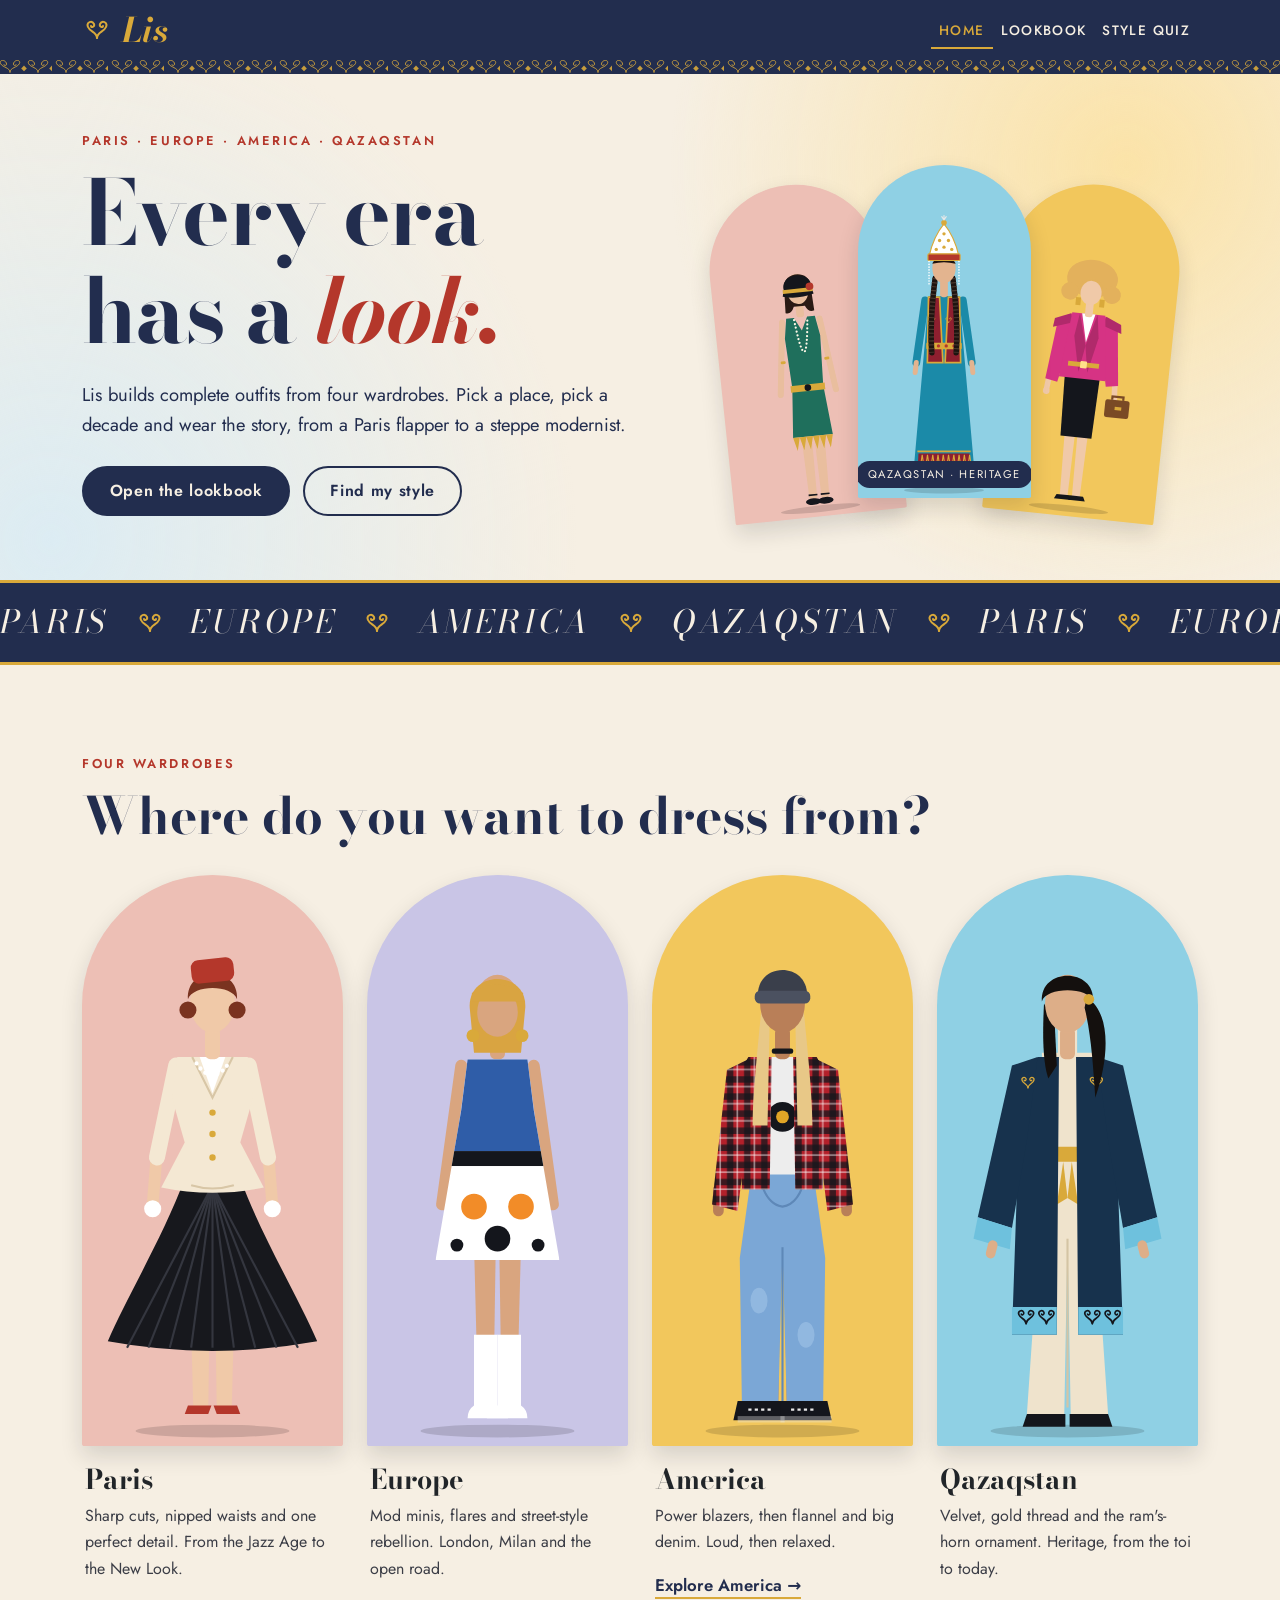
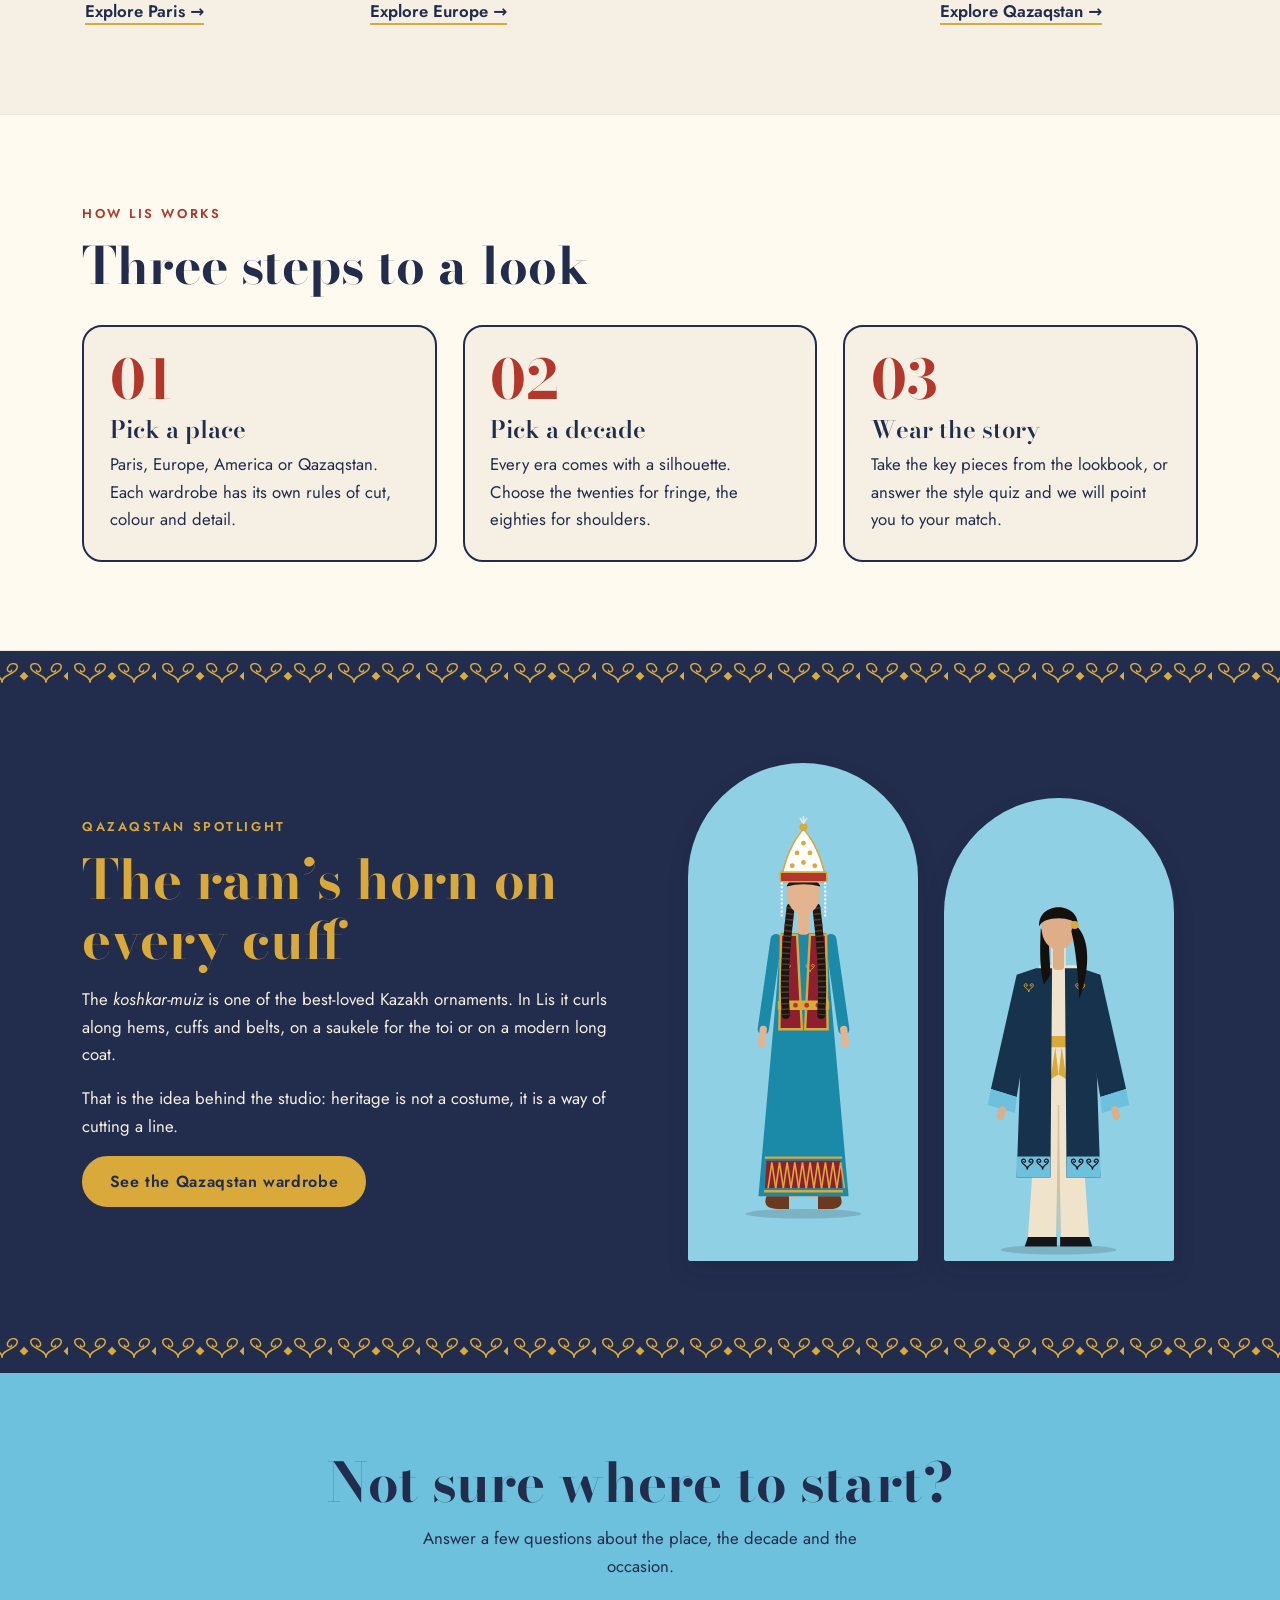
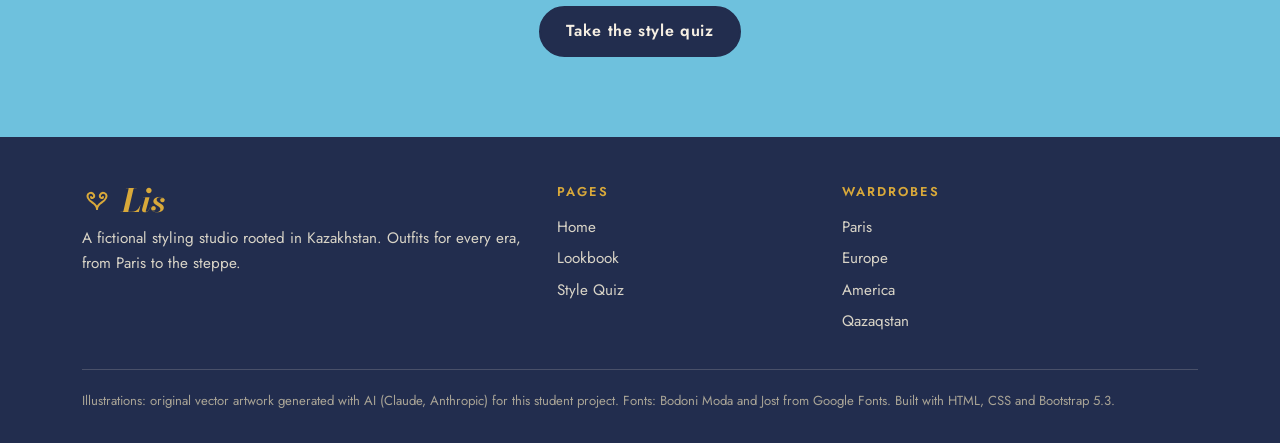
==== index.html @ 0d664120 "finished" ====
<!DOCTYPE html>
<html lang="en">
<head>
  <meta charset="UTF-8">
  <meta name="viewport" content="width=device-width, initial-scale=1">
  <title>Lis | Every era has a look</title>
  <meta name="description" content="Lis builds complete outfits from four wardrobes: Paris, Europe, America and Qazaqstan. Pick a place, pick a decade, wear the story.">
  <link rel="icon" href="img/mark-gold.svg" type="image/svg+xml">
  <link rel="preconnect" href="https://fonts.googleapis.com">
  <link rel="preconnect" href="https://fonts.gstatic.com" crossorigin>
  <link href="https://fonts.googleapis.com/css2?family=Bodoni+Moda:ital,opsz,wght@0,6..96,500..800;1,6..96,500..800&family=Jost:wght@400;500;600&display=swap" rel="stylesheet">
  <link href="https://cdn.jsdelivr.net/npm/bootstrap@5.3.3/dist/css/bootstrap.min.css" rel="stylesheet">
  <link href="css/style.css" rel="stylesheet">
</head>
<body>
  <a class="skip-link" href="#main">Skip to content</a>
  <header class="site-header">
    <nav class="navbar navbar-expand-md" aria-label="Main navigation">
      <div class="container">
        <a class="navbar-brand brand" href="index.html" aria-label="Lis, home">
          <img src="img/mark-gold.svg" alt="" width="30" height="20">
          <span>Lis</span>
        </a>
        <button class="navbar-toggler" type="button" data-bs-toggle="collapse" data-bs-target="#siteMenu" aria-controls="siteMenu" aria-expanded="false" aria-label="Toggle navigation">
          <span class="navbar-toggler-icon"></span>
        </button>
        <div class="collapse navbar-collapse" id="siteMenu">
          <ul class="navbar-nav ms-auto">
          <li class="nav-item"><a class="nav-link active" href="index.html" aria-current="page">Home</a></li>
          <li class="nav-item"><a class="nav-link" href="lookbook.html">Lookbook</a></li>
          <li class="nav-item"><a class="nav-link" href="quiz.html">Style Quiz</a></li>
          </ul>
        </div>
      </div>
    </nav>
  </header>

  <main id="main">
    <section class="hero">
      <div class="container">
        <div class="hero__grid">
          <div class="hero__text">
            <p class="eyebrow">Paris &middot; Europe &middot; America &middot; Qazaqstan</p>
            <h1 class="hero__title">Every era has a <em>look.</em></h1>
            <p class="hero__lead">Lis builds complete outfits from four wardrobes. Pick a place, pick a decade and wear the story, from a Paris flapper to a steppe modernist.</p>
            <div class="hero__actions">
              <a class="btn btn-lis" href="lookbook.html">Open the lookbook</a>
              <a class="btn btn-lis-outline" href="quiz.html">Find my style</a>
            </div>
          </div>
          <div class="hero__stack">
            <figure class="arch arch--paris hero__card hero__card--left">
          <img src="img/paris-1920s.svg" alt="Illustration of a 1920s Paris look: green beaded drop-waist dress, cloche hat and long pearls" width="220" height="510">
        </figure>
            <figure class="arch arch--kazakh hero__card hero__card--mid">
          <img src="img/kazakh-traditional.svg" alt="Illustration of a traditional Kazakh look: tall white saukele headdress, turquoise dress and wine velvet vest" width="220" height="510">
          <figcaption class="sticker">Qazaqstan &middot; Heritage</figcaption>
        </figure>
            <figure class="arch arch--america hero__card hero__card--right">
          <img src="img/america-1980s.svg" alt="Illustration of a 1980s American look: hot pink blazer with big shoulders, black pencil skirt and briefcase" width="220" height="510">
        </figure>
          </div>
        </div>
      </div>
    </section>

    <div class="ticker" aria-hidden="true">
      <div class="ticker__track">
        <span>Paris</span><img src="img/mark-gold.svg" alt=""><span>Europe</span><img src="img/mark-gold.svg" alt=""><span>America</span><img src="img/mark-gold.svg" alt=""><span>Qazaqstan</span><img src="img/mark-gold.svg" alt="">
        <span>Paris</span><img src="img/mark-gold.svg" alt=""><span>Europe</span><img src="img/mark-gold.svg" alt=""><span>America</span><img src="img/mark-gold.svg" alt=""><span>Qazaqstan</span><img src="img/mark-gold.svg" alt="">
        <span>Paris</span><img src="img/mark-gold.svg" alt=""><span>Europe</span><img src="img/mark-gold.svg" alt=""><span>America</span><img src="img/mark-gold.svg" alt=""><span>Qazaqstan</span><img src="img/mark-gold.svg" alt="">
        <span>Paris</span><img src="img/mark-gold.svg" alt=""><span>Europe</span><img src="img/mark-gold.svg" alt=""><span>America</span><img src="img/mark-gold.svg" alt=""><span>Qazaqstan</span><img src="img/mark-gold.svg" alt="">
      </div>
    </div>

    <section class="section" aria-labelledby="wardrobes-title">
      <div class="container">
        <header class="section__head">
          <p class="eyebrow">Four wardrobes</p>
          <h2 id="wardrobes-title" class="section__title">Where do you want to dress from?</h2>
        </header>
        <div class="row row-cols-2 row-cols-lg-4 g-3 g-md-4">
          <div class="col">
            <article class="card wardrobe wardrobe--paris">
              <figure class="arch arch--paris">
          <img src="img/paris-1950s.svg" alt="Illustration of a 1950s Paris look: cream bar jacket, full black pleated skirt and red pillbox hat" width="220" height="510">
        </figure>
              <div class="card-body">
                <h3 class="wardrobe__title">Paris</h3>
                <p class="wardrobe__text">Sharp cuts, nipped waists and one perfect detail. From the Jazz Age to the New Look.</p>
                <a class="wardrobe__link" href="lookbook.html#paris">Explore Paris<span aria-hidden="true"> &rarr;</span></a>
              </div>
            </article>
          </div>
          <div class="col">
            <article class="card wardrobe wardrobe--europe">
              <figure class="arch arch--europe">
          <img src="img/europe-1960s.svg" alt="Illustration of a 1960s European look: colour-block mini dress with orange dots and white boots" width="220" height="510">
        </figure>
              <div class="card-body">
                <h3 class="wardrobe__title">Europe</h3>
                <p class="wardrobe__text">Mod minis, flares and street-style rebellion. London, Milan and the open road.</p>
                <a class="wardrobe__link" href="lookbook.html#europe">Explore Europe<span aria-hidden="true"> &rarr;</span></a>
              </div>
            </article>
          </div>
          <div class="col">
            <article class="card wardrobe wardrobe--america">
              <figure class="arch arch--america">
          <img src="img/america-1990s.svg" alt="Illustration of a 1990s American look: plaid flannel shirt, baggy jeans, beanie and combat boots" width="220" height="510">
        </figure>
              <div class="card-body">
                <h3 class="wardrobe__title">America</h3>
                <p class="wardrobe__text">Power blazers, then flannel and big denim. Loud, then relaxed.</p>
                <a class="wardrobe__link" href="lookbook.html#america">Explore America<span aria-hidden="true"> &rarr;</span></a>
              </div>
            </article>
          </div>
          <div class="col">
            <article class="card wardrobe wardrobe--kazakh">
              <figure class="arch arch--kazakh">
          <img src="img/kazakh-modern.svg" alt="Illustration of a modern Kazakh look: navy chapan-style coat with sky-blue ornament over cream trousers" width="220" height="510">
        </figure>
              <div class="card-body">
                <h3 class="wardrobe__title">Qazaqstan</h3>
                <p class="wardrobe__text">Velvet, gold thread and the ram's-horn ornament. Heritage, from the toi to today.</p>
                <a class="wardrobe__link" href="lookbook.html#kazakh">Explore Qazaqstan<span aria-hidden="true"> &rarr;</span></a>
              </div>
            </article>
          </div>
        </div>
      </div>
    </section>

    <section class="section section--tint" aria-labelledby="how-title">
      <div class="container">
        <header class="section__head">
          <p class="eyebrow">How Lis works</p>
          <h2 id="how-title" class="section__title">Three steps to a look</h2>
        </header>
        <ol class="steps">
          <li class="steps__item">
            <h3>Pick a place</h3>
            <p>Paris, Europe, America or Qazaqstan. Each wardrobe has its own rules of cut, colour and detail.</p>
          </li>
          <li class="steps__item">
            <h3>Pick a decade</h3>
            <p>Every era comes with a silhouette. Choose the twenties for fringe, the eighties for shoulders.</p>
          </li>
          <li class="steps__item">
            <h3>Wear the story</h3>
            <p>Take the key pieces from the lookbook, or answer the style quiz and we will point you to your match.</p>
          </li>
        </ol>
      </div>
    </section>

    <section class="spotlight" aria-labelledby="spot-title">
      <div class="container">
        <div class="row align-items-center gy-5 gx-lg-5">
          <div class="col-12 col-lg-6">
            <p class="eyebrow eyebrow--gold">Qazaqstan spotlight</p>
            <h2 id="spot-title" class="spotlight__title">The ram&rsquo;s horn on every cuff</h2>
            <p>The <em>koshkar-muiz</em> is one of the best-loved Kazakh ornaments. In Lis it curls along hems, cuffs and belts, on a saukele for the toi or on a modern long coat.</p>
            <p>That is the idea behind the studio: heritage is not a costume, it is a way of cutting a line.</p>
            <a class="btn btn-lis btn-lis--gold" href="lookbook.html#kazakh">See the Qazaqstan wardrobe</a>
          </div>
          <div class="col-12 col-lg-6">
            <div class="spotlight__figs">
              <figure class="arch arch--kazakh">
          <img src="img/kazakh-traditional.svg" alt="Illustration of a traditional Kazakh look: tall white saukele headdress, turquoise dress and wine velvet vest" width="220" height="510">
        </figure>
              <figure class="arch arch--kazakh">
          <img src="img/kazakh-modern.svg" alt="Illustration of a modern Kazakh look: navy chapan-style coat with sky-blue ornament over cream trousers" width="220" height="510">
        </figure>
            </div>
          </div>
        </div>
      </div>
    </section>

    <section class="cta" aria-labelledby="cta-title">
      <div class="container">
        <h2 id="cta-title" class="cta__title">Not sure where to start?</h2>
        <p class="cta__text">Answer a few questions about the place, the decade and the occasion.</p>
        <a class="btn btn-lis" href="quiz.html">Take the style quiz</a>
      </div>
    </section>
  </main>

  <footer class="site-footer">
    <div class="container">
      <div class="row g-4">
        <div class="col-12 col-md-5">
          <p class="footer-brand"><img src="img/mark-gold.svg" alt="" width="30" height="20"> Lis</p>
          <p class="footer-text">A fictional styling studio rooted in Kazakhstan. Outfits for every era, from Paris to the steppe.</p>
        </div>
        <div class="col-6 col-md-3">
          <h2 class="footer-title">Pages</h2>
          <ul class="footer-links"><li><a href="index.html">Home</a></li><li><a href="lookbook.html">Lookbook</a></li><li><a href="quiz.html">Style Quiz</a></li></ul>
        </div>
        <div class="col-6 col-md-4">
          <h2 class="footer-title">Wardrobes</h2>
          <ul class="footer-links">
            <li><a href="lookbook.html#paris">Paris</a></li>
            <li><a href="lookbook.html#europe">Europe</a></li>
            <li><a href="lookbook.html#america">America</a></li>
            <li><a href="lookbook.html#kazakh">Qazaqstan</a></li>
          </ul>
        </div>
      </div>
      <p class="footer-credits">Illustrations: original vector artwork generated with AI (Claude, Anthropic) for this student project. Fonts: Bodoni Moda and Jost from Google Fonts. Built with HTML, CSS and Bootstrap 5.3.</p>
    </div>
  </footer>
  <script src="https://cdn.jsdelivr.net/npm/bootstrap@5.3.3/dist/js/bootstrap.bundle.min.js"></script>
</body>
</html>
---- css/style.css ----
:root {
  --ink: #222d4e;
  --paper: #f6efe3;
  --cream: #fffaf0;
  --gold: #d9a93a;
  --gold-deep: #b98a1e;
  --sky: #6ec1dd;
  --red: #b4372b;
  --paris: #edbfb5;
  --paris-tint: #f9e4de;
  --europe: #c9c5e6;
  --europe-tint: #e8e6f6;
  --america: #f2c75c;
  --america-tint: #fbeab8;
  --kazakh: #8fd0e4;
  --kazakh-tint: #d9eff7;
  --font-display: "Bodoni Moda", Georgia, "Times New Roman", serif;
  --font-body: "Jost", system-ui, -apple-system, "Segoe UI", sans-serif;
  --radius: 1.25rem;
  --shadow: 0 0.6rem 1.4rem rgba(20, 22, 28, 0.14);
  --header-h: 4.4rem;
}

html {
  scroll-behavior: smooth;
  scroll-padding-top: var(--header-h);
}

body {
  margin: 0;
  background: var(--paper);
  color: var(--ink);
  font-family: var(--font-body);
  font-size: 1.05rem;
  line-height: 1.65;
  overflow-x: hidden;
}

img {
  max-width: 100%;
  height: auto;
}

h1, h2, h3, h4 {
  color: inherit;
  font-family: var(--font-display);
  line-height: 1.1;
  font-weight: 600;
}

.skip-link {
  position: absolute;
  left: -999px;
  top: 0;
  z-index: 100;
  background: var(--gold);
  color: var(--ink);
  padding: 0.6rem 1rem;
}

.skip-link:focus {
  left: 0;
}

.site-header {
  position: sticky;
  top: 0;
  z-index: 50;
  background: var(--ink);
}

.site-header::after {
  content: "";
  display: block;
  height: 14px;
  background: url("../img/ornament-gold.svg") repeat-x center / auto 14px;
  opacity: 0.9;
}

.navbar {
  padding-block: 0.5rem;
}

.brand {
  display: flex;
  align-items: center;
  gap: 0.6rem;
  color: var(--gold);
  font-family: var(--font-display);
  font-size: 2.1rem;
  font-weight: 700;
  font-style: italic;
  line-height: 1;
  text-decoration: none;
}

.brand:hover {
  color: #f0c85a;
}

.navbar-toggler {
  border: 1px solid rgba(246, 239, 227, 0.45);
  padding: 0.35rem 0.6rem;
}

.navbar-toggler:focus {
  box-shadow: 0 0 0 0.2rem rgba(217, 169, 58, 0.5);
}

.navbar-toggler-icon {
  filter: invert(1);
}

.navbar .nav-link {
  color: var(--paper);
  font-weight: 500;
  font-size: 0.85rem;
  letter-spacing: 0.1em;
  text-transform: uppercase;
  padding: 0.7rem 0;
}

.navbar .nav-link:hover,
.navbar .nav-link.active {
  color: var(--gold);
}

.btn-lis,
.btn-lis-outline {
  border-radius: 999px;
  padding: 0.7rem 1.6rem;
  font-weight: 600;
  letter-spacing: 0.04em;
  transition: transform 0.2s, background 0.2s, color 0.2s, border-color 0.2s;
}

.btn-lis {
  background: var(--ink);
  border: 2px solid var(--ink);
  color: var(--paper);
}

.btn-lis:hover,
.btn-lis:focus-visible {
  background: var(--red);
  border-color: var(--red);
  color: #fff;
  transform: translateY(-2px);
}

.btn-lis--gold {
  background: var(--gold);
  border-color: var(--gold);
  color: var(--ink);
}

.btn-lis--gold:hover,
.btn-lis--gold:focus-visible {
  background: var(--paper);
  border-color: var(--paper);
  color: var(--ink);
}

.btn-lis-outline {
  background: transparent;
  border: 2px solid var(--ink);
  color: var(--ink);
}

.btn-lis-outline:hover {
  background: var(--ink);
  border-color: var(--ink);
  color: var(--gold);
}

.btn-check:checked + .btn-lis-outline {
  background: var(--ink);
  border-color: var(--ink);
  color: var(--gold);
}

.btn-check:focus-visible + .btn-lis-outline {
  outline: 3px solid var(--gold);
  outline-offset: 2px;
}

.eyebrow {
  margin-bottom: 0.8rem;
  color: var(--red);
  font-size: 0.8rem;
  font-weight: 600;
  letter-spacing: 0.2em;
  text-transform: uppercase;
}

.eyebrow--gold {
  color: var(--gold);
}

.hero {
  padding-block: 2.5rem 3rem;
  overflow: hidden;
  background:
    radial-gradient(circle at 88% 18%, #fbe3a8 0, transparent 38%),
    radial-gradient(circle at 4% 92%, #dcecf3 0, transparent 40%),
    var(--paper);
}

.hero__grid {
  display: grid;
  gap: 2rem;
}

.hero__title {
  margin-bottom: 1.2rem;
  font-size: clamp(2.7rem, 11vw, 5.6rem);
  font-weight: 700;
  letter-spacing: -0.02em;
}

.hero__title em {
  color: var(--red);
  font-style: italic;
}

.hero__lead {
  max-width: 34rem;
  font-size: 1.15rem;
}

.hero__actions {
  display: flex;
  flex-wrap: wrap;
  gap: 0.8rem;
  margin-top: 1.6rem;
}

.hero__stack {
  display: flex;
  align-items: flex-end;
  justify-content: center;
  padding-block: 1.5rem 0.5rem;
}

.hero__card {
  --lift: 1.2rem;
  flex: 0 1 36%;
  margin-inline: -0.7rem;
  animation: drift 6s ease-in-out infinite;
}

.hero__card--left {
  rotate: -6deg;
  translate: 0 var(--lift);
  animation-delay: -2s;
}

.hero__card--mid {
  --lift: 0rem;
  flex-basis: 42%;
  z-index: 2;
  animation-delay: -4s;
}

.hero__card--right {
  rotate: 6deg;
  translate: 0 var(--lift);
}

@keyframes drift {
  0%, 100% { translate: 0 var(--lift); }
  50% { translate: 0 calc(var(--lift) - 0.7rem); }
}

.arch {
  --panel: var(--paris);
  position: relative;
  display: block;
  margin: 0;
  padding: 10% 5% 0;
  overflow: hidden;
  background: var(--panel);
  border-radius: 999px 999px var(--radius) var(--radius);
  box-shadow: var(--shadow);
}

.arch img {
  display: block;
  width: 100%;
  height: auto;
  transition: transform 0.35s ease;
}

.arch--paris { --panel: var(--paris); }
.arch--europe { --panel: var(--europe); }
.arch--america { --panel: var(--america); }
.arch--kazakh { --panel: var(--kazakh); }

.sticker {
  display: none;
  position: absolute;
  left: 50%;
  bottom: 0.6rem;
  translate: -50% 0;
  padding: 0.25rem 0.7rem;
  background: var(--ink);
  border-radius: 999px;
  color: var(--paper);
  font-size: 0.62rem;
  letter-spacing: 0.12em;
  text-transform: uppercase;
  white-space: nowrap;
}

.ticker {
  overflow: hidden;
  background: var(--ink);
  border-block: 3px solid var(--gold);
  color: var(--paper);
}

.ticker__track {
  display: flex;
  align-items: center;
  width: max-content;
  padding-block: 0.8rem;
  animation: ticker 45s linear infinite;
}

.ticker__track > * {
  flex: none;
  margin-right: 1.6rem;
}

.ticker span {
  font-family: var(--font-display);
  font-size: 1.6rem;
  font-style: italic;
  letter-spacing: 0.12em;
  text-transform: uppercase;
  white-space: nowrap;
}

.ticker img {
  width: 30px;
  height: 20px;
}

@keyframes ticker {
  to { translate: -50% 0; }
}

.section {
  padding-block: clamp(3rem, 7vw, 5.5rem);
}

.section--tint {
  background: var(--cream);
  border-block: 1px solid rgba(20, 22, 28, 0.08);
}

.section--flush {
  padding-top: 0;
}

.section__head {
  margin-bottom: 2rem;
}

.section__title {
  font-size: clamp(2rem, 6vw, 3.2rem);
  font-weight: 700;
}

.wardrobe {
  height: 100%;
  background: transparent;
  border: 0;
}

.wardrobe .card-body {
  padding: 1.2rem 0.2rem 0;
}

.wardrobe__title {
  font-size: 1.7rem;
  font-weight: 700;
}

.wardrobe__text {
  color: #3b3d46;
  font-size: 1rem;
}

.wardrobe__link {
  border-bottom: 2px solid var(--gold);
  color: var(--ink);
  font-weight: 600;
  text-decoration: none;
}

.wardrobe__link:hover {
  border-color: var(--red);
  color: var(--red);
}

.wardrobe:hover .arch img,
.look:hover .arch img {
  transform: translateY(-8px) scale(1.04);
}

.steps {
  display: grid;
  gap: 1.4rem;
  margin: 0;
  padding: 0;
  list-style: none;
  counter-reset: step;
}

.steps__item {
  counter-increment: step;
  padding: 1.6rem;
  background: var(--paper);
  border: 2px solid var(--ink);
  border-radius: var(--radius);
  transition: transform 0.25s, box-shadow 0.25s;
}

.steps__item::before {
  content: counter(step, decimal-leading-zero);
  display: block;
  margin-bottom: 0.6rem;
  color: var(--red);
  font-family: var(--font-display);
  font-size: 3.4rem;
  font-weight: 700;
  line-height: 1;
}

.steps__item:hover {
  transform: translate(-4px, -4px);
  box-shadow: 6px 6px 0 var(--ink);
}

.steps__item h3 {
  font-size: 1.5rem;
}

.steps__item p {
  margin: 0;
}

.spotlight {
  position: relative;
  padding-block: clamp(4rem, 9vw, 7rem);
  background: var(--ink);
  color: var(--paper);
}

.spotlight::before,
.spotlight::after {
  content: "";
  position: absolute;
  left: 0;
  right: 0;
  height: 22px;
  background: url("../img/ornament-gold.svg") repeat-x center / auto 22px;
}

.spotlight::before { top: 0.8rem; }
.spotlight::after { bottom: 0.8rem; }

.spotlight__title {
  margin-bottom: 1rem;
  color: var(--gold);
  font-size: clamp(2rem, 6vw, 3.4rem);
  font-weight: 700;
}

.spotlight__figs {
  display: flex;
  justify-content: center;
  gap: 1rem;
}

.spotlight__figs .arch {
  flex: 1 1 0;
  max-width: 230px;
}

.spotlight__figs .arch:nth-child(2) {
  margin-top: 2.2rem;
}

.cta {
  padding-block: clamp(3rem, 7vw, 5rem);
  background: var(--sky);
  text-align: center;
}

.cta__title {
  font-size: clamp(2rem, 6vw, 3.4rem);
  font-weight: 700;
}

.cta__text {
  max-width: 30rem;
  margin: 0.8rem auto 1.6rem;
}

.site-footer {
  padding-block: 3rem 2rem;
  background: var(--ink);
  color: #d9d4c7;
  font-size: 0.95rem;
}

.footer-brand {
  display: flex;
  align-items: center;
  gap: 0.6rem;
  margin-bottom: 0.6rem;
  color: var(--gold);
  font-family: var(--font-display);
  font-size: 2rem;
  font-style: italic;
  font-weight: 700;
  line-height: 1;
}

.footer-title {
  margin-bottom: 0.8rem;
  color: var(--gold);
  font-family: var(--font-body);
  font-size: 0.8rem;
  font-weight: 600;
  letter-spacing: 0.16em;
  text-transform: uppercase;
}

.footer-links {
  margin: 0;
  padding: 0;
  list-style: none;
}

.footer-links a {
  display: inline-block;
  padding: 0.2rem 0;
  color: #d9d4c7;
  text-decoration: none;
}

.footer-links a:hover {
  color: var(--gold);
}

.footer-credits {
  margin: 2rem 0 0;
  padding-top: 1.2rem;
  border-top: 1px solid rgba(246, 239, 227, 0.18);
  color: #a9a496;
  font-size: 0.82rem;
}

.page-head {
  padding-block: clamp(2.5rem, 7vw, 4.5rem) 2rem;
  background: linear-gradient(180deg, var(--cream), var(--paper));
}

.page-head__title {
  font-size: clamp(2.4rem, 9vw, 4.6rem);
  font-weight: 700;
  letter-spacing: -0.02em;
}

.page-head__lead {
  max-width: 36rem;
  font-size: 1.15rem;
}

.region-nav {
  padding-block: 0.8rem;
  background: rgba(246, 239, 227, 0.95);
  border-block: 1px solid rgba(20, 22, 28, 0.12);
}

.region-nav .nav {
  gap: 0.5rem;
}

.region-nav .nav-link {
  padding: 0.3rem 1.1rem;
  border: 2px solid var(--ink);
  border-radius: 999px;
  color: var(--ink);
  font-size: 0.95rem;
  font-weight: 600;
}

.region-nav .nav-link:hover {
  background: var(--ink);
  color: var(--gold);
}

.region {
  --tint: var(--paris-tint);
  padding-block: clamp(3rem, 7vw, 5rem);
  background: var(--tint);
  scroll-margin-top: calc(var(--header-h) + 3.5rem);
}

.region--paris { --tint: var(--paris-tint); }
.region--europe { --tint: var(--europe-tint); }
.region--america { --tint: var(--america-tint); }
.region--kazakh { --tint: var(--kazakh-tint); }

.region__num {
  margin: 0;
  color: transparent;
  font-family: var(--font-display);
  font-size: 4.5rem;
  font-weight: 700;
  line-height: 1;
  -webkit-text-stroke: 2px var(--ink);
}

.region__title {
  font-size: clamp(2.4rem, 7vw, 3.8rem);
  font-weight: 700;
}

.look {
  height: 100%;
}

.look .arch {
  max-width: 270px;
  margin-inline: auto;
}

.look__body {
  padding: 1.1rem 0.2rem 0;
}

.look__decade {
  display: inline-block;
  margin-bottom: 0.6rem;
  padding: 0.2rem 0.8rem;
  background: var(--ink);
  border-radius: 999px;
  color: var(--gold);
  font-size: 0.75rem;
  font-weight: 600;
  letter-spacing: 0.16em;
  text-transform: uppercase;
}

.look__title {
  font-size: 1.6rem;
  font-weight: 700;
}

.look__sub {
  margin-top: 1rem;
  color: #4a4c55;
  font-family: var(--font-body);
  font-size: 0.78rem;
  font-weight: 600;
  letter-spacing: 0.16em;
  text-transform: uppercase;
}

.pieces {
  margin: 0 0 1rem;
  padding: 0;
  list-style: none;
}

.pieces li {
  position: relative;
  padding-left: 1.5rem;
  font-size: 0.98rem;
}

.pieces li::before {
  content: "";
  position: absolute;
  left: 0;
  top: 0.55rem;
  width: 0.9rem;
  height: 0.6rem;
  background: url("../img/mark-ink.svg") no-repeat center / contain;
}

.palette {
  display: flex;
  gap: 0.5rem;
  margin: 0;
  padding: 0;
  list-style: none;
}

.swatch {
  width: 2rem;
  height: 2rem;
  background: var(--c);
  border: 2px solid var(--ink);
  border-radius: 50%;
}

.table-responsive {
  border: 2px solid var(--ink);
  border-radius: var(--radius);
  background: var(--cream);
}

.lis-table {
  --bs-table-bg: transparent;
  margin: 0;
}

.lis-table caption {
  padding: 0.7rem 1rem;
  color: #4a4c55;
  font-size: 0.88rem;
}

.lis-table thead th {
  padding: 0.85rem 1rem;
  background: var(--ink);
  border: 0;
  color: var(--gold);
  font-family: var(--font-body);
  font-size: 0.78rem;
  letter-spacing: 0.1em;
  text-transform: uppercase;
  white-space: nowrap;
}

.lis-table tbody th,
.lis-table tbody td {
  padding: 0.8rem 1rem;
  border-color: rgba(20, 22, 28, 0.14);
  vertical-align: middle;
}

.lis-table tbody th {
  font-family: var(--font-display);
  font-size: 1.05rem;
  font-weight: 600;
  white-space: nowrap;
}

.lis-table tbody tr:nth-child(even) {
  background: rgba(217, 169, 58, 0.16);
}

.lis-table tbody tr:hover {
  background: rgba(180, 55, 43, 0.12);
}

.lis-accordion {
  --bs-accordion-bg: var(--paper);
  --bs-accordion-color: var(--ink);
  --bs-accordion-border-color: var(--ink);
  --bs-accordion-border-width: 2px;
  --bs-accordion-border-radius: var(--radius);
  --bs-accordion-inner-border-radius: calc(var(--radius) - 2px);
  --bs-accordion-active-bg: var(--gold);
  --bs-accordion-active-color: var(--ink);
  --bs-accordion-btn-focus-box-shadow: 0 0 0 0.25rem rgba(217, 169, 58, 0.5);
}

.lis-accordion .accordion-button {
  font-family: var(--font-display);
  font-size: 1.3rem;
  font-weight: 600;
}

.quiz {
  padding: 1.4rem;
  background: var(--cream);
  border: 2px solid var(--ink);
  border-radius: var(--radius);
  box-shadow: 6px 6px 0 var(--ink);
}

.quiz__group {
  margin: 0 0 1.6rem;
  padding: 0;
  border: 0;
}

.quiz__group legend {
  float: none;
  width: auto;
  margin-bottom: 0.7rem;
  padding: 0;
  font-family: var(--font-display);
  font-size: 1.35rem;
  font-weight: 600;
}

.form-label {
  font-size: 0.9rem;
  font-weight: 600;
}

.form-control,
.form-select {
  padding: 0.6rem 0.9rem;
  background-color: #fff;
  border: 2px solid var(--ink);
  border-radius: 0.8rem;
}

.form-control:focus,
.form-select:focus {
  border-color: var(--gold-deep);
  box-shadow: 0 0 0 0.25rem rgba(217, 169, 58, 0.4);
}

.form-check-input {
  border: 2px solid var(--ink);
}

.form-check-input:checked {
  background-color: var(--ink);
  border-color: var(--ink);
}

.form-check-input:focus {
  border-color: var(--gold-deep);
  box-shadow: 0 0 0 0.25rem rgba(217, 169, 58, 0.4);
}

.form-range::-webkit-slider-thumb { background: var(--red); }
.form-range::-moz-range-thumb { background: var(--red); }

.range-labels {
  display: flex;
  justify-content: space-between;
  color: #4a4c55;
  font-size: 0.85rem;
}

.pill-group {
  display: flex;
  flex-wrap: wrap;
  gap: 0.6rem;
}

.thanks {
  display: none;
  margin-bottom: 1.4rem;
  padding: 1rem 1.2rem;
  background: var(--gold);
  border: 2px solid var(--ink);
  border-radius: var(--radius);
}

.thanks:target {
  display: block;
}

.side {
  margin-bottom: 1.6rem;
  padding: 1.4rem;
  background: var(--paper);
  border: 2px solid var(--ink);
  border-radius: var(--radius);
}

.side__title {
  font-size: 1.7rem;
  font-weight: 700;
}

.side--dark {
  background: var(--ink);
  color: var(--paper);
}

.side--dark .side__title {
  color: var(--gold);
}

.next {
  padding-left: 1.2rem;
}

.side__link {
  color: var(--gold);
  font-weight: 600;
}

@media (min-width: 768px) {
  .hero {
    padding-block: 3.5rem 4rem;
  }

  .navbar .nav-link {
    padding: 0.5rem 1rem;
  }

  .navbar .nav-link.active {
    box-shadow: inset 0 -2px 0 var(--gold);
  }

  .steps {
    grid-template-columns: repeat(3, 1fr);
    gap: 1.6rem;
  }

  .spotlight__figs {
    gap: 1.6rem;
  }

  .region-nav {
    position: sticky;
    top: var(--header-h);
    z-index: 40;
  }

  .quiz {
    padding: 2rem;
  }

  .sticker {
    display: block;
    font-size: 0.7rem;
    letter-spacing: 0.14em;
  }
}

@media (min-width: 992px) {
  .hero__grid {
    grid-template-columns: 1.05fr 0.95fr;
    align-items: center;
    gap: 3rem;
  }

  .region__intro {
    position: sticky;
    top: calc(var(--header-h) + 5rem);
  }
}

@media (min-width: 1200px) {
  .hero__card--mid {
    flex-basis: 40%;
  }

  .hero__card {
    flex-basis: 34%;
    margin-inline: -1rem;
  }

  .ticker span {
    font-size: 2rem;
  }
}

@media (prefers-reduced-motion: reduce) {
  *,
  *::before,
  *::after {
    animation: none !important;
    transition: none !important;
    scroll-behavior: auto !important;
  }
}
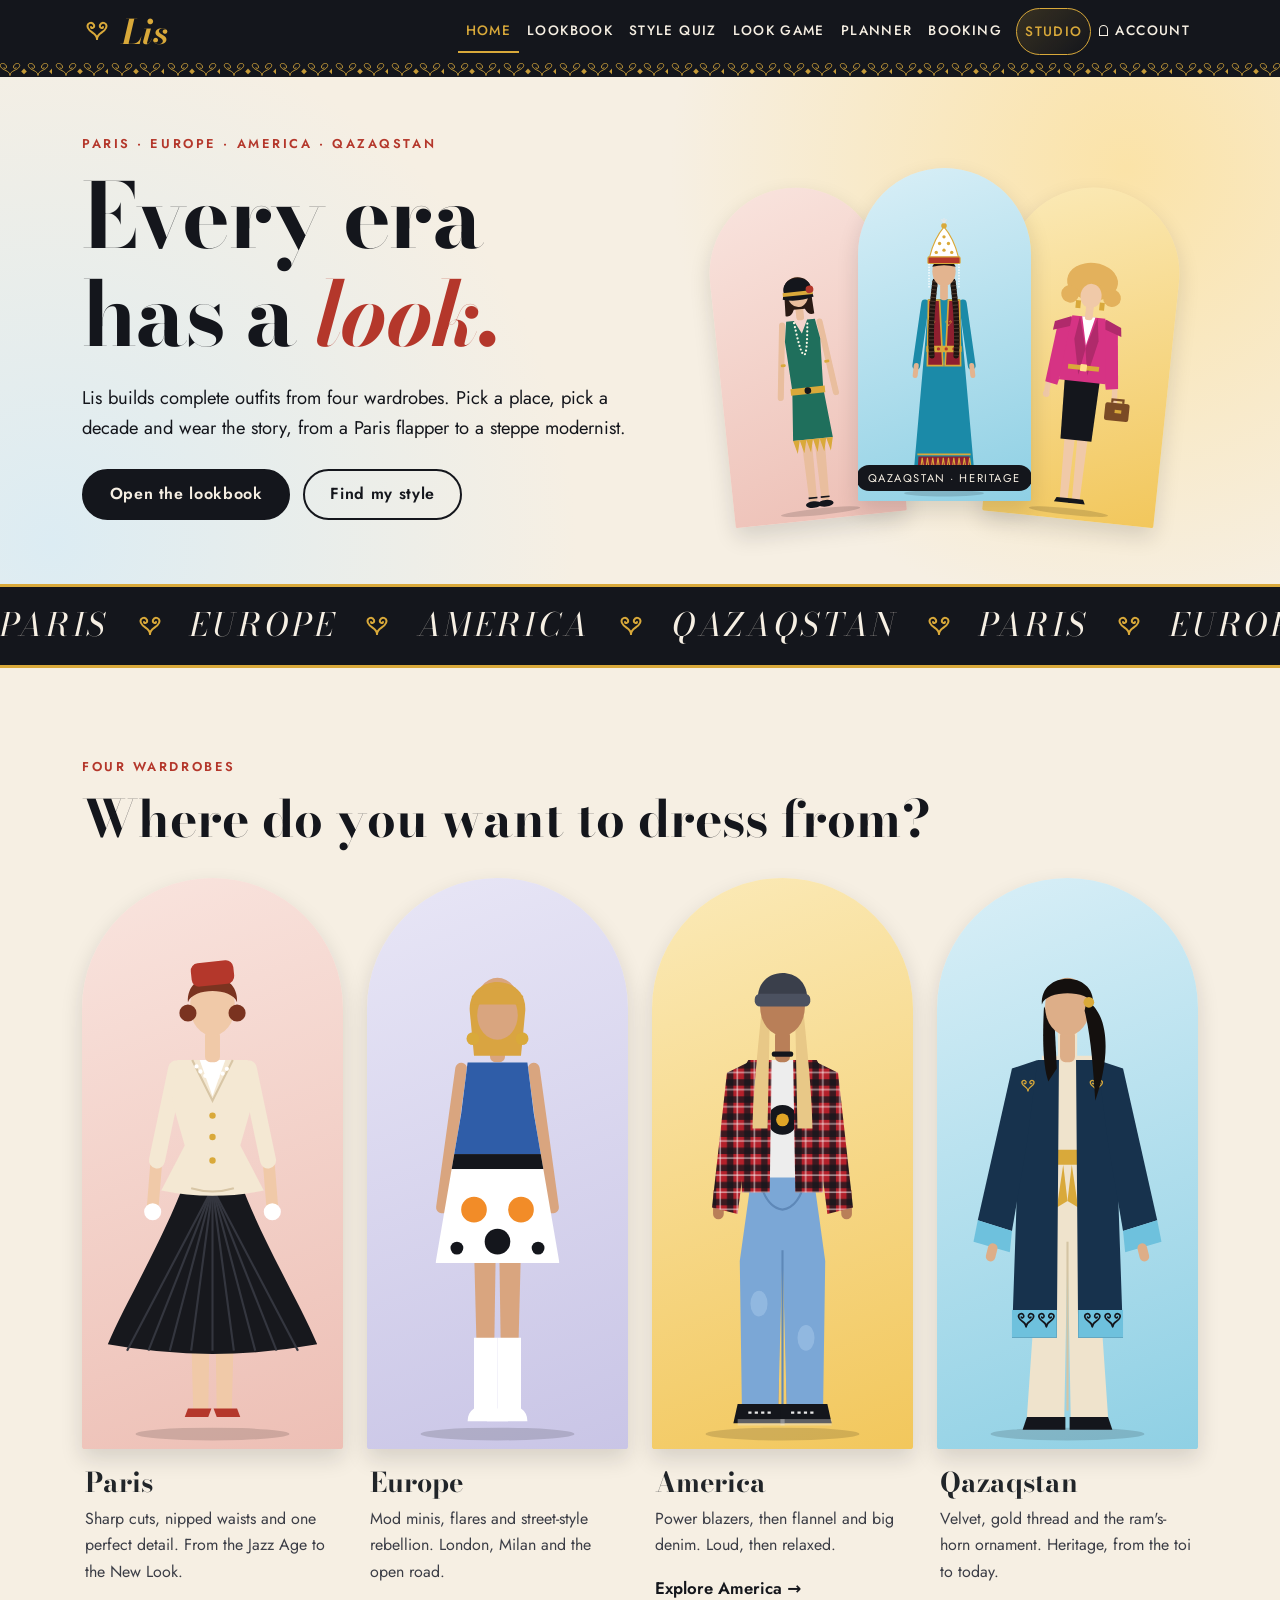
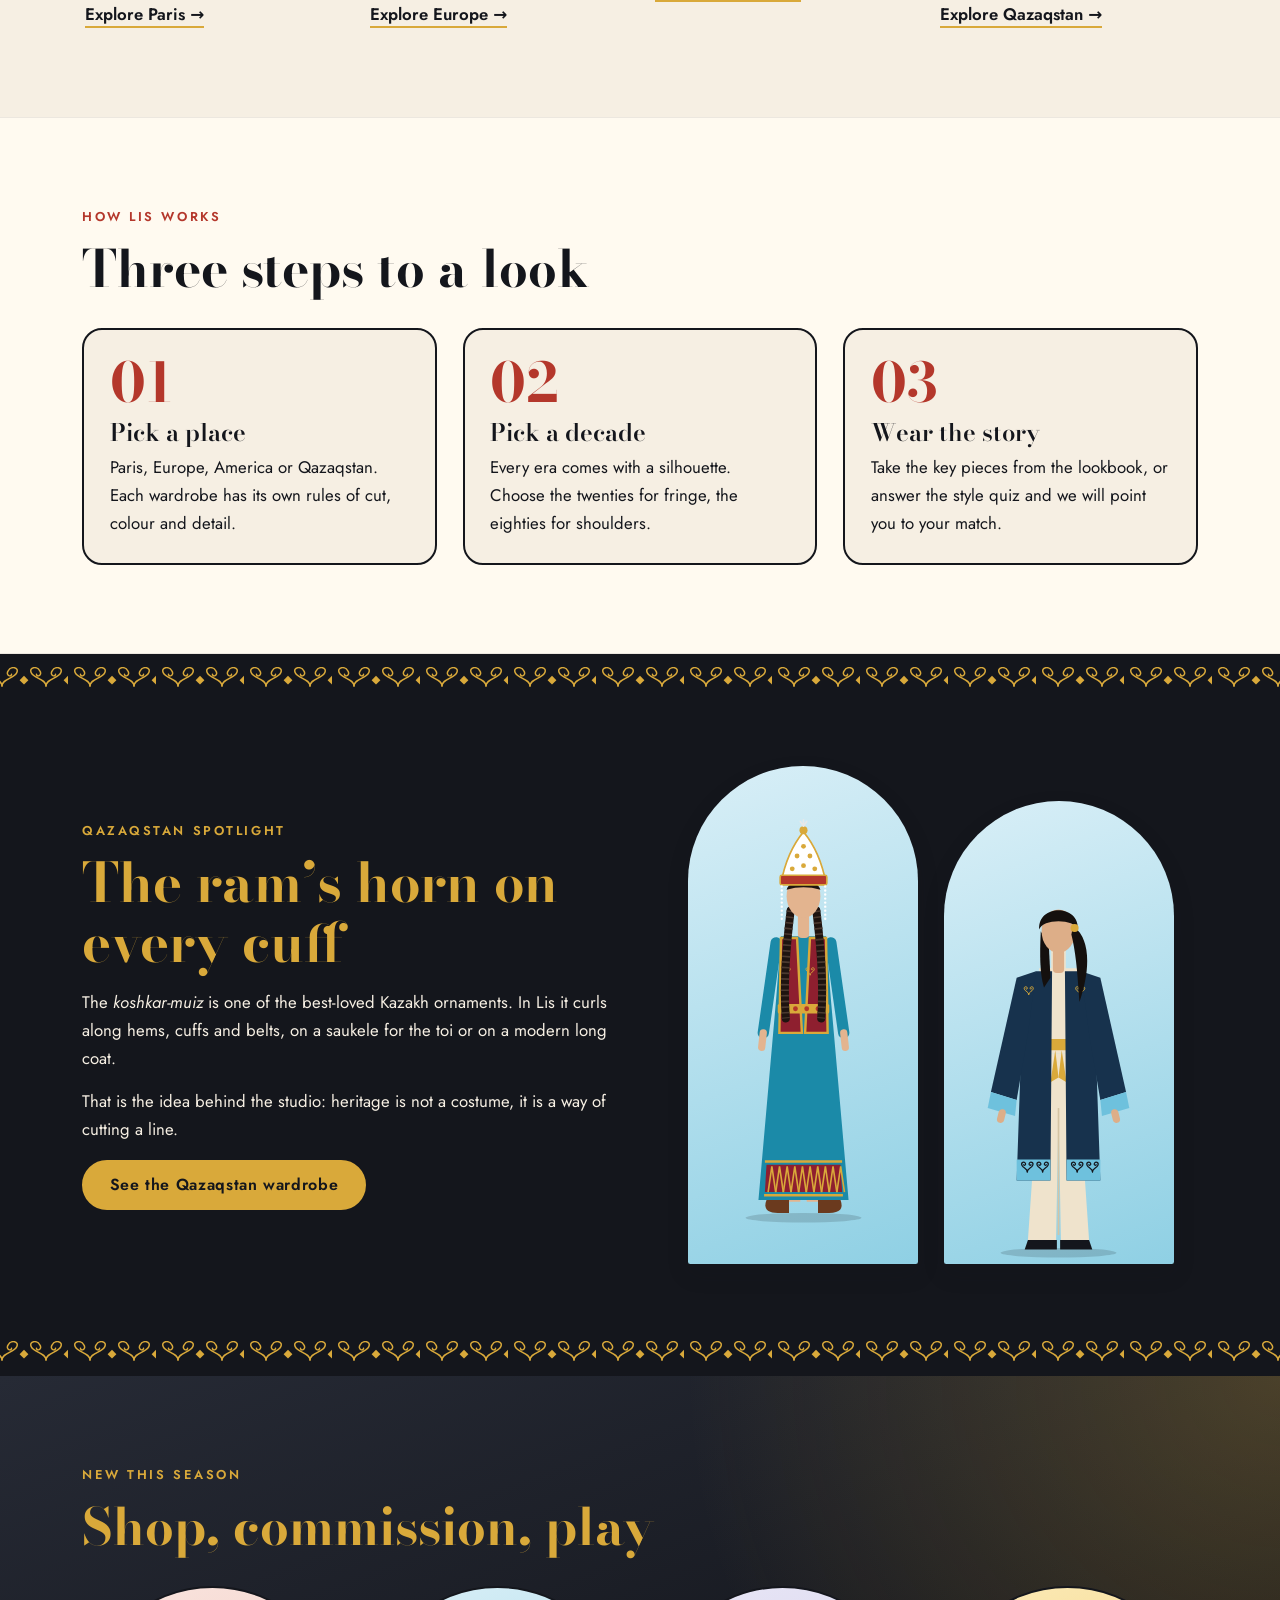
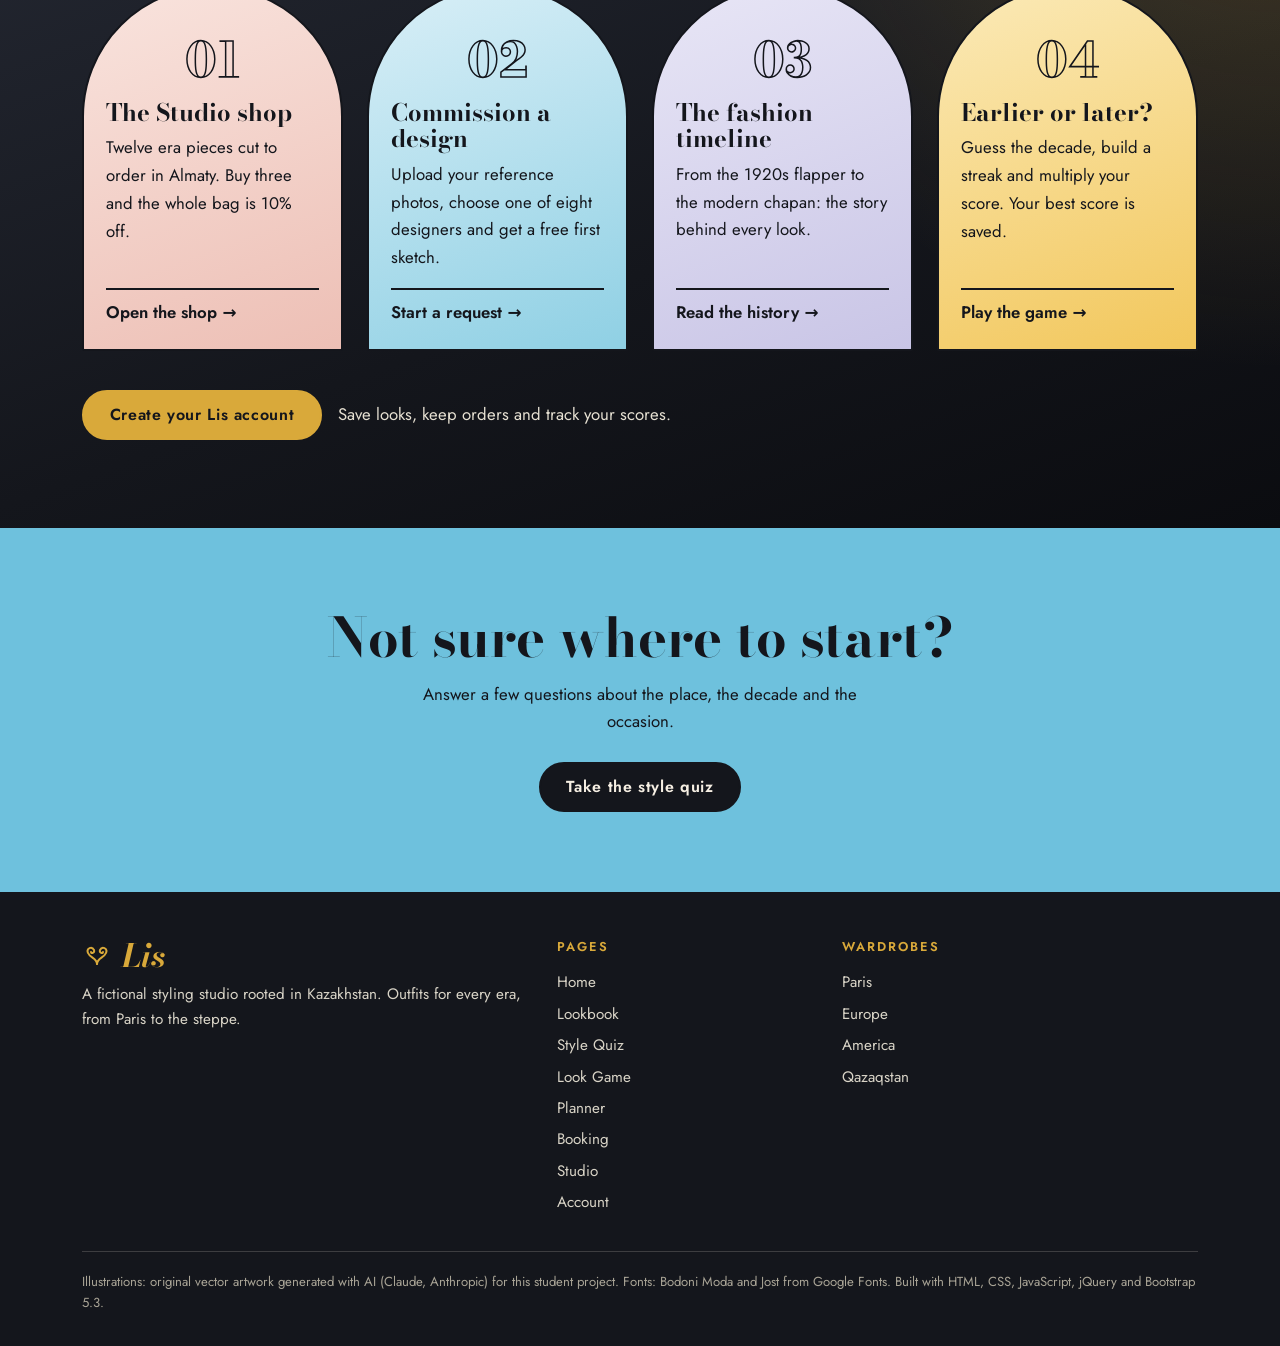
==== commit c4b795a5: "Add files via upload endterm" ====
--- a/index.html
+++ b/index.html
@@ -15,7 +15,7 @@
 <body>
   <a class="skip-link" href="#main">Skip to content</a>
   <header class="site-header">
-    <nav class="navbar navbar-expand-md" aria-label="Main navigation">
+    <nav class="navbar navbar-expand-xl" aria-label="Main navigation">
       <div class="container">
         <a class="navbar-brand brand" href="index.html" aria-label="Lis, home">
           <img src="img/mark-gold.svg" alt="" width="30" height="20">
@@ -29,6 +29,11 @@
           <li class="nav-item"><a class="nav-link active" href="index.html" aria-current="page">Home</a></li>
           <li class="nav-item"><a class="nav-link" href="lookbook.html">Lookbook</a></li>
           <li class="nav-item"><a class="nav-link" href="quiz.html">Style Quiz</a></li>
+          <li class="nav-item"><a class="nav-link" href="game.html">Look Game</a></li>
+          <li class="nav-item"><a class="nav-link" href="planner.html">Planner</a></li>
+          <li class="nav-item"><a class="nav-link" href="booking.html">Booking</a></li>
+          <li class="nav-item"><a class="nav-link nav-link--studio" href="studio.html">Studio</a></li>
+          <li class="nav-item"><a class="nav-link nav-link--account" href="account.html">Account</a></li>
           </ul>
         </div>
       </div>
@@ -179,6 +184,50 @@
       </div>
     </section>
 
+    <section class="section season" aria-labelledby="season-title">
+      <div class="container">
+        <header class="section__head">
+          <p class="eyebrow eyebrow--gold">New this season</p>
+          <h2 id="season-title" class="section__title">Shop, commission, play</h2>
+        </header>
+        <div class="row row-cols-1 row-cols-md-2 row-cols-xl-4 g-4">
+          <div class="col">
+            <a class="season-card season-card--paris" href="studio.html#shop">
+              <span class="season-card__num">01</span>
+              <h3 class="season-card__title">The Studio shop</h3>
+              <p>Twelve era pieces cut to order in Almaty. Buy three and the whole bag is 10% off.</p>
+              <span class="season-card__go">Open the shop<span aria-hidden="true"> &rarr;</span></span>
+            </a>
+          </div>
+          <div class="col">
+            <a class="season-card season-card--kazakh" href="studio.html#commission">
+              <span class="season-card__num">02</span>
+              <h3 class="season-card__title">Commission a design</h3>
+              <p>Upload your reference photos, choose one of eight designers and get a free first sketch.</p>
+              <span class="season-card__go">Start a request<span aria-hidden="true"> &rarr;</span></span>
+            </a>
+          </div>
+          <div class="col">
+            <a class="season-card season-card--europe" href="lookbook.html#timeline">
+              <span class="season-card__num">03</span>
+              <h3 class="season-card__title">The fashion timeline</h3>
+              <p>From the 1920s flapper to the modern chapan: the story behind every look.</p>
+              <span class="season-card__go">Read the history<span aria-hidden="true"> &rarr;</span></span>
+            </a>
+          </div>
+          <div class="col">
+            <a class="season-card season-card--america" href="game.html">
+              <span class="season-card__num">04</span>
+              <h3 class="season-card__title">Earlier or later?</h3>
+              <p>Guess the decade, build a streak and multiply your score. Your best score is saved.</p>
+              <span class="season-card__go">Play the game<span aria-hidden="true"> &rarr;</span></span>
+            </a>
+          </div>
+        </div>
+        <p class="season__account"><a class="btn btn-lis btn-lis--gold" href="account.html">Create your Lis account</a> <span>Save looks, keep orders and track your scores.</span></p>
+      </div>
+    </section>
+
     <section class="cta" aria-labelledby="cta-title">
       <div class="container">
         <h2 id="cta-title" class="cta__title">Not sure where to start?</h2>
@@ -197,7 +246,7 @@
         </div>
         <div class="col-6 col-md-3">
           <h2 class="footer-title">Pages</h2>
-          <ul class="footer-links"><li><a href="index.html">Home</a></li><li><a href="lookbook.html">Lookbook</a></li><li><a href="quiz.html">Style Quiz</a></li></ul>
+          <ul class="footer-links"><li><a href="index.html">Home</a></li><li><a href="lookbook.html">Lookbook</a></li><li><a href="quiz.html">Style Quiz</a></li><li><a href="game.html">Look Game</a></li><li><a href="planner.html">Planner</a></li><li><a href="booking.html">Booking</a></li><li><a href="studio.html">Studio</a></li><li><a href="account.html">Account</a></li></ul>
         </div>
         <div class="col-6 col-md-4">
           <h2 class="footer-title">Wardrobes</h2>
@@ -209,9 +258,11 @@
           </ul>
         </div>
       </div>
-      <p class="footer-credits">Illustrations: original vector artwork generated with AI (Claude, Anthropic) for this student project. Fonts: Bodoni Moda and Jost from Google Fonts. Built with HTML, CSS and Bootstrap 5.3.</p>
+      <p class="footer-credits">Illustrations: original vector artwork generated with AI (Claude, Anthropic) for this student project. Fonts: Bodoni Moda and Jost from Google Fonts. Built with HTML, CSS, JavaScript, jQuery and Bootstrap 5.3.</p>
     </div>
   </footer>
+  <script src="https://code.jquery.com/jquery-3.7.1.min.js"></script>
   <script src="https://cdn.jsdelivr.net/npm/bootstrap@5.3.3/dist/js/bootstrap.bundle.min.js"></script>
+  <script src="js/site.js"></script>
 </body>
-</html>+</html>
--- a/css/style.css
+++ b/css/style.css
@@ -1,5 +1,5 @@
 :root {
-  --ink: #222d4e;
+  --ink: #14161c;
   --paper: #f6efe3;
   --cream: #fffaf0;
   --gold: #d9a93a;
@@ -901,14 +901,6 @@
     padding-block: 3.5rem 4rem;
   }
 
-  .navbar .nav-link {
-    padding: 0.5rem 1rem;
-  }
-
-  .navbar .nav-link.active {
-    box-shadow: inset 0 -2px 0 var(--gold);
-  }
-
   .steps {
     grid-template-columns: repeat(3, 1fr);
     gap: 1.6rem;
@@ -972,3 +964,241 @@
     scroll-behavior: auto !important;
   }
 }
+
+/* ---- Endterm: shared navigation polish ---- */
+.navbar .nav-link:focus-visible,
+.footer-links a:focus-visible,
+.wardrobe__link:focus-visible,
+.brand:focus-visible {
+  outline: 3px solid var(--gold);
+  outline-offset: 3px;
+  border-radius: 0.4rem;
+}
+
+.navbar .nav-link--studio {
+  color: var(--gold);
+}
+
+.navbar .nav-link--account::before {
+  content: "";
+  display: inline-block;
+  width: 0.55rem;
+  height: 0.7rem;
+  margin-right: 0.45rem;
+  border: 1.5px solid currentColor;
+  border-radius: 999px 999px 0.15rem 0.15rem;
+  vertical-align: -0.05rem;
+}
+
+.navbar .nav-link--account.is-member::before {
+  background: var(--gold);
+  border-color: var(--gold);
+}
+
+@media (min-width: 1200px) {
+  .navbar .nav-link {
+    padding-inline: 0.85rem;
+  }
+
+  .navbar .nav-link--studio {
+    margin-left: 0.4rem;
+    padding-inline: 1.1rem;
+    border: 1.5px solid var(--gold);
+    border-radius: 999px;
+    background: linear-gradient(135deg, rgba(217, 169, 58, 0.18), rgba(217, 169, 58, 0));
+    transition: background 0.25s, color 0.25s;
+  }
+
+  .navbar .nav-link--studio:hover,
+  .navbar .nav-link--studio.active {
+    background: linear-gradient(135deg, #f0c85a, var(--gold-deep));
+    color: var(--ink);
+    box-shadow: none;
+  }
+}
+
+/* active page: gold bar on the left in the phone/tablet menu, underline on desktop */
+@media (max-width: 1199.98px) {
+  .navbar-collapse .navbar-nav {
+    padding-block: 0.5rem 0.8rem;
+  }
+
+  .navbar .nav-link.active {
+    padding-left: 0.8rem;
+    box-shadow: inset 3px 0 0 var(--gold);
+  }
+}
+
+@media (min-width: 1200px) {
+  .navbar .nav-link.active:not(.nav-link--studio) {
+    box-shadow: inset 0 -2px 0 var(--gold);
+  }
+}
+
+/* back-to-top button and floating notification (created by site.js) */
+.to-top {
+  position: fixed;
+  left: 1rem;
+  bottom: 1rem;
+  z-index: 44;
+  width: 2.8rem;
+  height: 2.8rem;
+  background: var(--ink);
+  border: 2px solid var(--gold);
+  border-radius: 999px 999px 0.6rem 0.6rem;
+  color: var(--gold);
+  font-size: 1.2rem;
+  line-height: 1;
+  box-shadow: var(--shadow);
+  transition: transform 0.2s;
+}
+
+.to-top:hover {
+  transform: translateY(-3px);
+}
+
+.to-top:focus-visible {
+  outline: 3px solid var(--gold);
+  outline-offset: 3px;
+}
+
+.notice {
+  display: none;
+  position: sticky;
+  top: calc(var(--header-h) + 14px);
+  z-index: 45;
+  background: linear-gradient(135deg, #f6d77e 0%, #d9a93a 45%, #a8781a 100%);
+  border-bottom: 2px solid var(--ink);
+  box-shadow: var(--shadow);
+}
+
+.notice--float {
+  position: fixed;
+  left: 0;
+  right: 0;
+  top: auto;
+  bottom: 0;
+  border-top: 2px solid var(--ink);
+  border-bottom: 0;
+}
+
+.notice__inner {
+  display: flex;
+  align-items: center;
+  justify-content: space-between;
+  gap: 1rem;
+  padding-block: 0.7rem;
+}
+
+.notice__text {
+  margin: 0;
+  font-weight: 600;
+}
+
+.notice__link {
+  color: var(--ink);
+  font-weight: 700;
+  text-decoration: underline;
+  text-underline-offset: 3px;
+}
+
+.notice__link:hover,
+.notice__link:focus-visible {
+  color: var(--red);
+}
+
+.notice__close {
+  flex: none;
+  width: 2.2rem;
+  height: 2.2rem;
+  background: var(--ink);
+  border: 0;
+  border-radius: 50%;
+  color: var(--gold);
+  font-size: 1.3rem;
+  line-height: 1;
+  transition: transform 0.2s;
+}
+
+.notice__close:hover { transform: rotate(90deg); }
+.notice__close:focus-visible { outline: 3px solid var(--ink); outline-offset: 2px; }
+
+/* ---- Endterm: home "New this season" ---- */
+.season {
+  background:
+    radial-gradient(circle at 100% 0%, rgba(217, 169, 58, 0.25) 0, transparent 40%),
+    linear-gradient(160deg, #262a35 0%, #14161c 60%, #0b0c10 100%);
+  color: var(--paper);
+}
+
+.season .section__title {
+  color: var(--gold);
+}
+
+.season-card {
+  --card-grad: linear-gradient(160deg, #f9e4de 0%, #edbfb5 100%);
+  display: flex;
+  flex-direction: column;
+  height: 100%;
+  padding: 3rem 1.4rem 1.4rem;
+  background: var(--card-grad);
+  border: 2px solid var(--ink);
+  border-radius: 999px 999px var(--radius) var(--radius);
+  color: var(--ink);
+  text-decoration: none;
+  transition: transform 0.25s ease, box-shadow 0.25s ease;
+}
+
+.season-card--europe { --card-grad: linear-gradient(160deg, #e8e6f6 0%, #c9c5e6 100%); }
+.season-card--america { --card-grad: linear-gradient(160deg, #fbeab8 0%, #f2c75c 100%); }
+.season-card--kazakh { --card-grad: linear-gradient(160deg, #d9eff7 0%, #8fd0e4 100%); }
+
+.season-card:hover,
+.season-card:focus-visible {
+  color: var(--ink);
+  transform: translateY(-6px);
+  box-shadow: 0 8px 0 var(--gold);
+}
+
+.season-card:focus-visible {
+  outline: 3px solid var(--gold);
+  outline-offset: 4px;
+}
+
+.season-card__num {
+  align-self: center;
+  margin-bottom: 1rem;
+  color: transparent;
+  font-family: var(--font-display);
+  font-size: 3rem;
+  font-weight: 700;
+  line-height: 1;
+  -webkit-text-stroke: 1.5px var(--ink);
+}
+
+.season-card__title {
+  font-size: 1.5rem;
+  font-weight: 700;
+}
+
+.season-card__go {
+  margin-top: auto;
+  padding-top: 0.6rem;
+  font-weight: 600;
+  border-top: 2px solid var(--ink);
+}
+
+.season__account {
+  display: flex;
+  flex-wrap: wrap;
+  align-items: center;
+  gap: 1rem;
+  margin: 2.4rem 0 0;
+  color: #e6e0d2;
+}
+
+/* soft gradient panels behind every arch illustration */
+.arch--paris { background: linear-gradient(160deg, #f9e4de 0%, #edbfb5 100%); }
+.arch--europe { background: linear-gradient(160deg, #e8e6f6 0%, #c9c5e6 100%); }
+.arch--america { background: linear-gradient(160deg, #fbeab8 0%, #f2c75c 100%); }
+.arch--kazakh { background: linear-gradient(160deg, #d9eff7 0%, #8fd0e4 100%); }
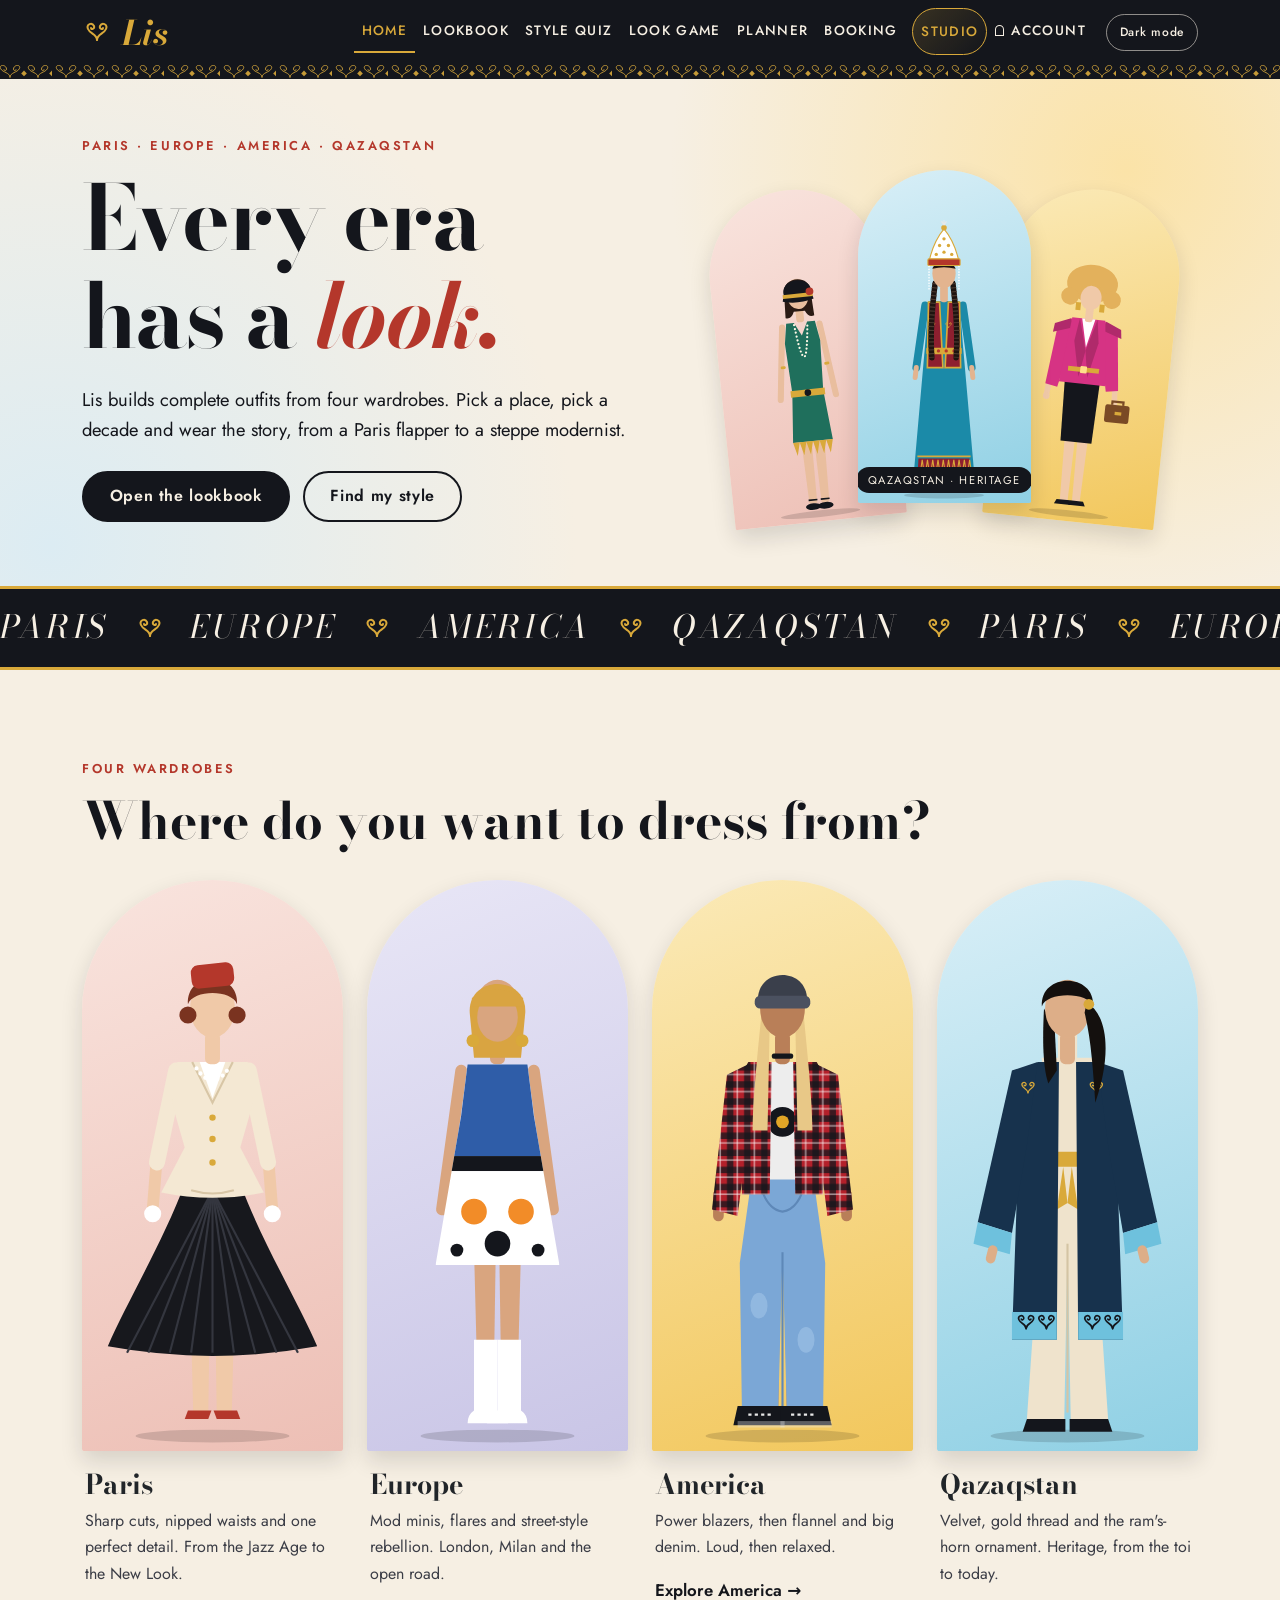
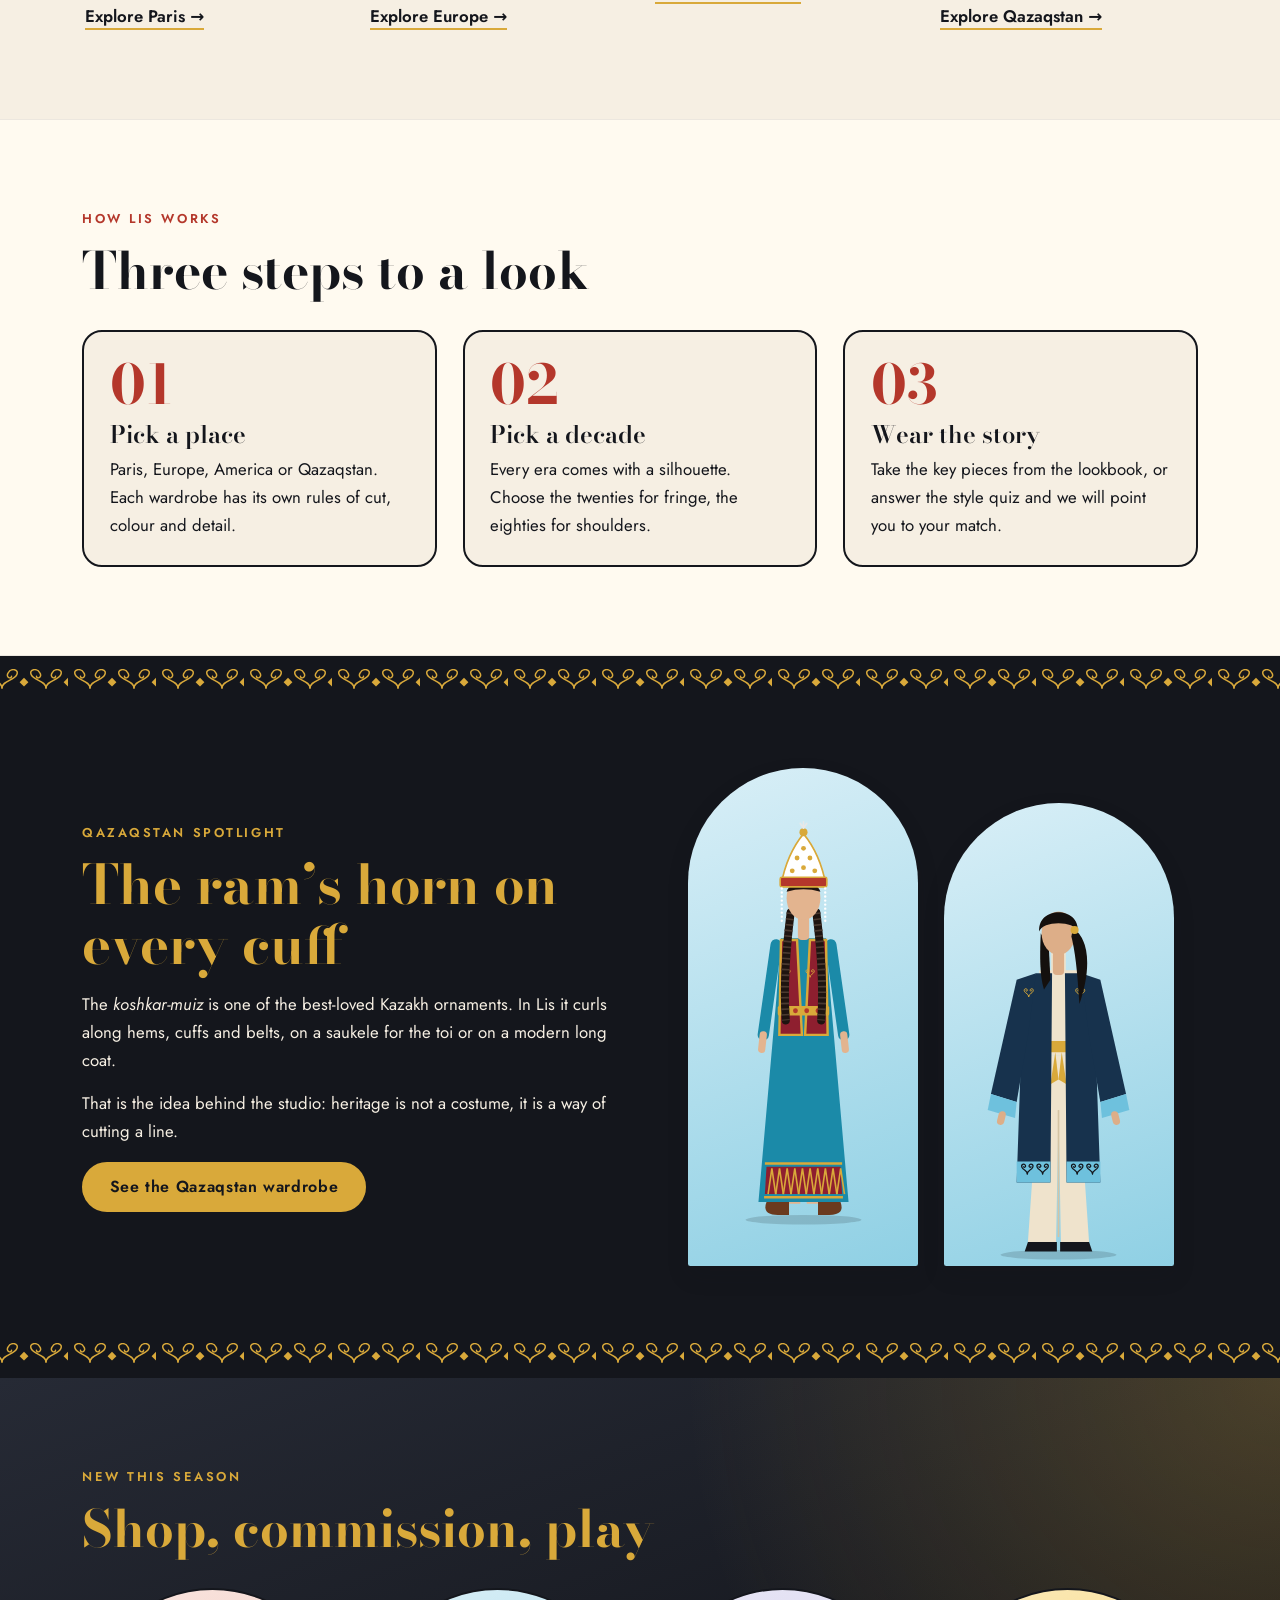
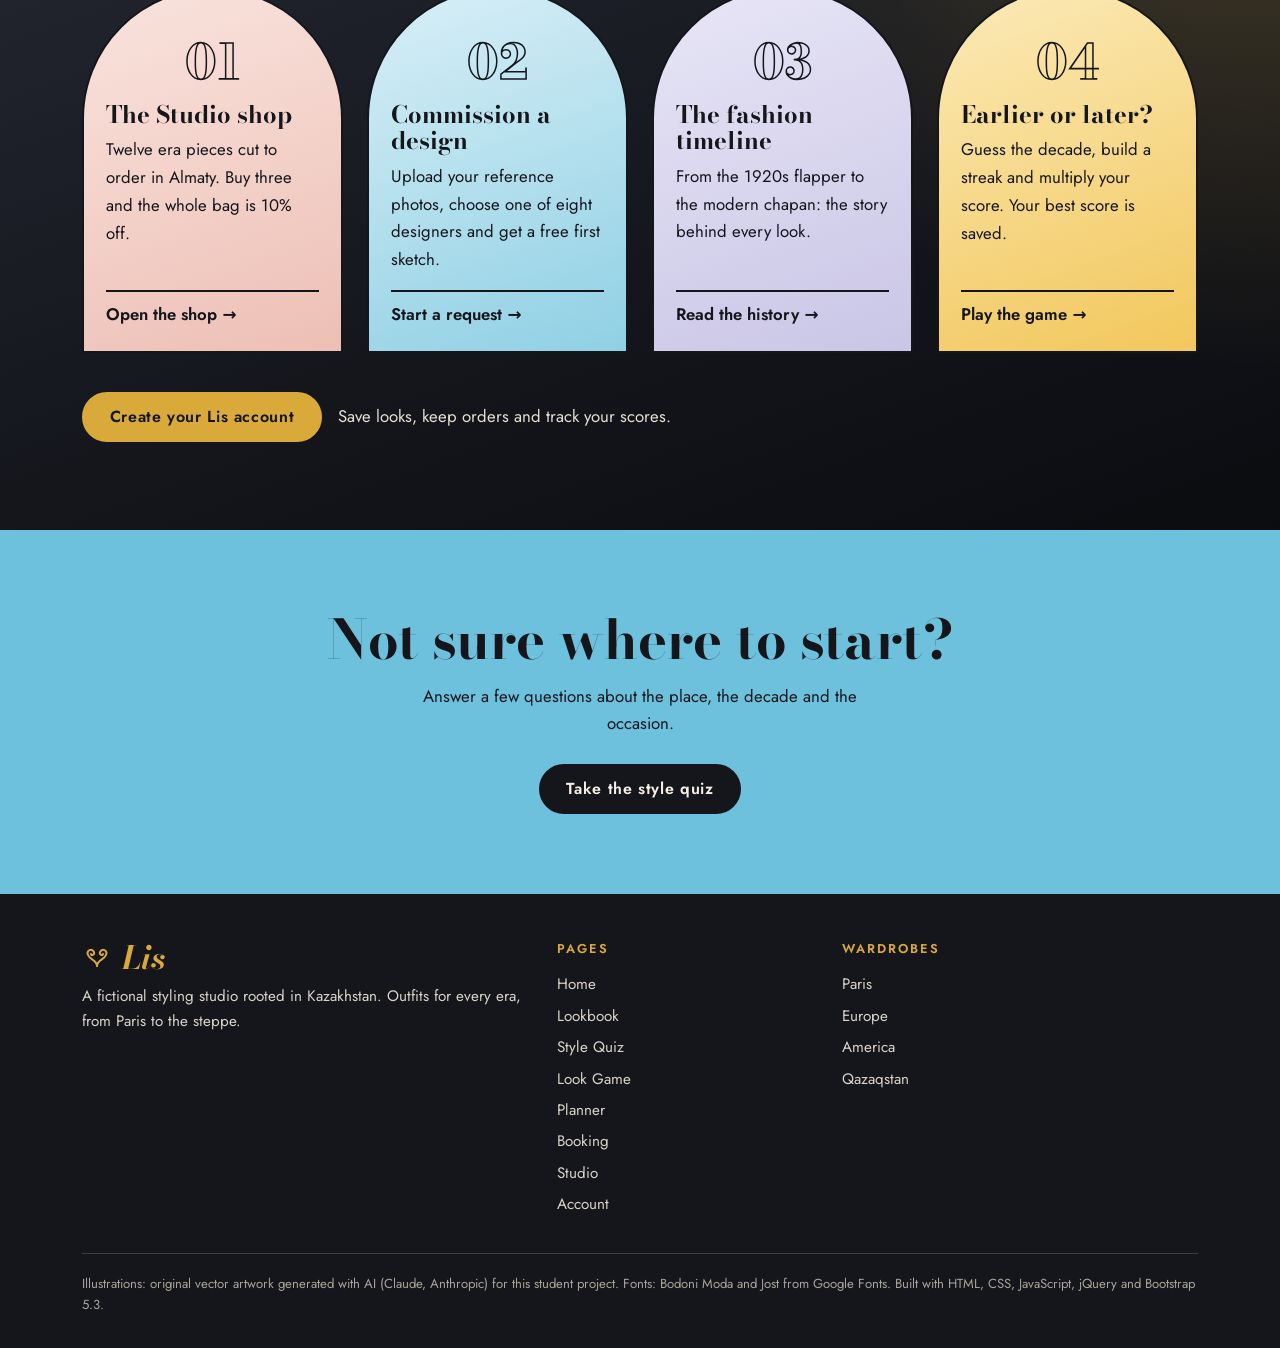
==== commit c2fe04ab: "Add files via upload" ====
--- a/index.html
+++ b/index.html
@@ -11,6 +11,7 @@
   <link href="https://fonts.googleapis.com/css2?family=Bodoni+Moda:ital,opsz,wght@0,6..96,500..800;1,6..96,500..800&family=Jost:wght@400;500;600&display=swap" rel="stylesheet">
   <link href="https://cdn.jsdelivr.net/npm/bootstrap@5.3.3/dist/css/bootstrap.min.css" rel="stylesheet">
   <link href="css/style.css" rel="stylesheet">
+  <link href="css/contrast-fixes.css" rel="stylesheet">
 </head>
 <body>
   <a class="skip-link" href="#main">Skip to content</a>
@@ -34,6 +35,7 @@
           <li class="nav-item"><a class="nav-link" href="booking.html">Booking</a></li>
           <li class="nav-item"><a class="nav-link nav-link--studio" href="studio.html">Studio</a></li>
           <li class="nav-item"><a class="nav-link nav-link--account" href="account.html">Account</a></li>
+            <li class="nav-item nav-item--theme"><button class="theme-toggle" type="button" data-theme-toggle aria-pressed="false">Dark mode</button></li>
           </ul>
         </div>
       </div>
--- a/css/style.css
+++ b/css/style.css
@@ -1063,42 +1063,92 @@
 }
 
 .notice {
+  --notice-time: 5000ms;
   display: none;
-  position: sticky;
-  top: calc(var(--header-h) + 14px);
-  z-index: 45;
-  background: linear-gradient(135deg, #f6d77e 0%, #d9a93a 45%, #a8781a 100%);
-  border-bottom: 2px solid var(--ink);
-  box-shadow: var(--shadow);
-}
-
-.notice--float {
   position: fixed;
+  top: calc(var(--header-h) + 1.4rem);
+  right: 1rem;
+  z-index: 60;
+  width: min(24rem, calc(100vw - 2rem));
+  overflow: hidden;
+  background: var(--cream);
+  border: 2px solid var(--ink);
+  border-radius: 1rem;
+  box-shadow: 5px 5px 0 var(--gold);
+}
+
+.notice::after {
+  content: "";
+  position: absolute;
   left: 0;
-  right: 0;
-  top: auto;
   bottom: 0;
-  border-top: 2px solid var(--ink);
-  border-bottom: 0;
+  height: 3px;
+  width: 100%;
+  background: var(--gold);
+  transform-origin: left;
+  transform: scaleX(1);
+}
+
+.notice.is-running::after {
+  animation: notice-timer var(--notice-time) linear forwards;
+}
+
+@keyframes notice-timer {
+  to { transform: scaleX(0); }
 }
 
 .notice__inner {
   display: flex;
-  align-items: center;
-  justify-content: space-between;
-  gap: 1rem;
-  padding-block: 0.7rem;
+  align-items: flex-start;
+  gap: 0.8rem;
+  padding: 0.9rem 0.9rem 1rem 1rem;
+}
+
+.notice__inner::before {
+  content: "\2713";
+  flex: none;
+  display: grid;
+  place-items: center;
+  width: 1.9rem;
+  height: 1.9rem;
+  margin-top: 0.1rem;
+  background: var(--ink);
+  border-radius: 50%;
+  color: var(--gold);
+  font-size: 1rem;
+  font-weight: 700;
+  line-height: 1;
+}
+
+.notice__body {
+  flex: 1;
+  min-width: 0;
+}
+
+.notice__title {
+  margin: 0 0 0.1rem;
+  font-family: var(--font-display);
+  font-size: 1.15rem;
+  font-weight: 700;
+  line-height: 1.25;
 }
 
 .notice__text {
   margin: 0;
-  font-weight: 600;
+  color: #3b3d46;
+  font-size: 0.95rem;
+  line-height: 1.45;
+  overflow-wrap: anywhere;
 }
 
 .notice__link {
+  display: inline-block;
+  margin-top: 0.35rem;
   color: var(--ink);
   font-weight: 700;
   text-decoration: underline;
+  text-decoration-color: var(--gold);
+  text-decoration-thickness: 2px;
   text-underline-offset: 3px;
 }
 
@@ -1109,19 +1159,35 @@
 
 .notice__close {
   flex: none;
-  width: 2.2rem;
-  height: 2.2rem;
+  width: 1.8rem;
+  height: 1.8rem;
+  background: transparent;
+  border: 1.5px solid rgba(20, 22, 28, 0.3);
+  border-radius: 50%;
+  color: var(--ink);
+  font-size: 1.1rem;
+  line-height: 1;
+  transition: background 0.2s, color 0.2s, border-color 0.2s;
+}
+
+.notice__close:hover {
   background: var(--ink);
-  border: 0;
-  border-radius: 50%;
-  color: var(--gold);
-  font-size: 1.3rem;
-  line-height: 1;
-  transition: transform 0.2s;
-}
-
-.notice__close:hover { transform: rotate(90deg); }
-.notice__close:focus-visible { outline: 3px solid var(--ink); outline-offset: 2px; }
+  border-color: var(--ink);
+  color: var(--gold);
+}
+
+.notice__close:focus-visible {
+  outline: 3px solid var(--gold-deep);
+  outline-offset: 2px;
+}
+
+@media (max-width: 575.98px) {
+  .notice {
+    right: 0.5rem;
+    left: 0.5rem;
+    width: auto;
+  }
+}
 
 /* ---- Endterm: home "New this season" ---- */
 .season {
@@ -1202,3 +1268,136 @@
 .arch--europe { background: linear-gradient(160deg, #e8e6f6 0%, #c9c5e6 100%); }
 .arch--america { background: linear-gradient(160deg, #fbeab8 0%, #f2c75c 100%); }
 .arch--kazakh { background: linear-gradient(160deg, #d9eff7 0%, #8fd0e4 100%); }
+
+
+/* Persistent dark theme: colors remain controlled by the same design tokens. */
+:root[data-theme="dark"],
+body[data-theme="dark"] {
+  color-scheme: dark;
+  --ink: #f4eee2;
+  --paper: #171a20;
+  --cream: #242832;
+  --gold: #e3b84d;
+  --gold-deep: #d5a52e;
+  --shadow: 0 0.65rem 1.5rem rgba(0, 0, 0, 0.38);
+  --bs-body-color: var(--ink);
+  --bs-body-bg: var(--paper);
+  --bs-border-color: rgba(244, 238, 226, 0.2);
+}
+
+:root[data-theme="dark"] body,
+body[data-theme="dark"] {
+  background: var(--paper);
+  color: var(--ink);
+}
+
+[data-theme="dark"] .site-header,
+[data-theme="dark"] .site-footer {
+  background: #0d1015;
+}
+
+[data-theme="dark"] .navbar .nav-link { color: var(--ink); }
+[data-theme="dark"] .navbar .nav-link:hover,
+[data-theme="dark"] .navbar .nav-link.active { color: var(--gold); }
+[data-theme="dark"] .navbar-toggler-icon { filter: invert(1); }
+[data-theme="dark"] .text-muted,
+[data-theme="dark"] .form-text,
+[data-theme="dark"] .wardrobe__text,
+[data-theme="dark"] .look__story,
+[data-theme="dark"] .piece__description,
+[data-theme="dark"] .designer__bio,
+[data-theme="dark"] .booking__hint { color: #c2c0ba !important; }
+[data-theme="dark"] .form-control,
+[data-theme="dark"] .form-select,
+[data-theme="dark"] textarea,
+[data-theme="dark"] input:not([type="checkbox"]):not([type="radio"]),
+[data-theme="dark"] select {
+  background-color: #20242d;
+  border-color: #59606b;
+  color: var(--ink);
+}
+[data-theme="dark"] .form-control::placeholder,
+[data-theme="dark"] input::placeholder,
+[data-theme="dark"] textarea::placeholder { color: #a9a9a4; }
+[data-theme="dark"] .form-control:focus,
+[data-theme="dark"] .form-select:focus,
+[data-theme="dark"] input:focus,
+[data-theme="dark"] textarea:focus {
+  background-color: #20242d;
+  color: var(--ink);
+}
+[data-theme="dark"] .accordion,
+[data-theme="dark"] .accordion-item,
+[data-theme="dark"] .accordion-button,
+[data-theme="dark"] .card,
+[data-theme="dark"] .modal-content,
+[data-theme="dark"] .dropdown-menu {
+  --bs-accordion-bg: var(--cream);
+  --bs-accordion-color: var(--ink);
+  background-color: var(--cream);
+  color: var(--ink);
+  border-color: rgba(244, 238, 226, 0.2);
+}
+[data-theme="dark"] .accordion-button:not(.collapsed) { color: var(--gold); }
+[data-theme="dark"] .table { --bs-table-color: var(--ink); --bs-table-bg: transparent; }
+[data-theme="dark"] .theme-toggle {
+  border-color: rgba(244, 238, 226, 0.5);
+  color: var(--ink);
+}
+
+.theme-toggle {
+  display: inline-flex;
+  align-items: center;
+  justify-content: center;
+  min-height: 2.35rem;
+  margin: 0.35rem 0 0.35rem 0.75rem;
+  padding: 0.35rem 0.8rem;
+  border: 1px solid rgba(246, 239, 227, 0.55);
+  border-radius: 999px;
+  background: transparent;
+  color: var(--paper);
+  font: 500 0.75rem/1.2 var(--font-body);
+  letter-spacing: 0.06em;
+  cursor: pointer;
+}
+.theme-toggle:hover,
+.theme-toggle:focus-visible {
+  border-color: var(--gold);
+  color: var(--gold);
+}
+.theme-toggle:focus-visible { outline: 3px solid var(--gold); outline-offset: 3px; }
+
+@media (max-width: 1199.98px) {
+  .theme-toggle { margin-left: 0; }
+}
+
+[data-theme="dark"] {
+  --paris-tint: #342725;
+  --europe-tint: #29283a;
+  --america-tint: #39311f;
+  --kazakh-tint: #20343b;
+  --sky: #244452;
+  --red: #d56c5f;
+}
+[data-theme="dark"] .region-nav {
+  background: #20242d;
+  border-color: rgba(244, 238, 226, 0.2);
+}
+[data-theme="dark"] .look__sub,
+[data-theme="dark"] .lis-table caption,
+[data-theme="dark"] .form-check-label,
+[data-theme="dark"] .field-hint,
+[data-theme="dark"] .page-head__lead {
+  color: #c2c0ba;
+}
+[data-theme="dark"] .lis-table tbody th,
+[data-theme="dark"] .lis-table tbody td {
+  border-color: rgba(244, 238, 226, 0.16);
+}
+[data-theme="dark"] .spotlight {
+  background: #0d1015;
+  color: #eee7db;
+}
+[data-theme="dark"] .region__num {
+  -webkit-text-stroke-color: var(--ink);
+}
--- a/css/contrast-fixes.css
+++ b/css/contrast-fixes.css
@@ -0,0 +1,146 @@
+/* Contrast corrections for dark theme and mixed light/dark components.
+
+/* Light gradient hero areas must keep dark typography, even in dark mode. */
+[data-theme="dark"] .account-guest,
+[data-theme="dark"] .account-guest .page-head,
+[data-theme="dark"] .member-head,
+[data-theme="dark"] .studio-head {
+  color: #20232b !important;
+}
+[data-theme="dark"] .account-guest .page-head__title,
+[data-theme="dark"] .account-guest .page-head__lead,
+[data-theme="dark"] .account-guest .perks,
+[data-theme="dark"] .member-head .page-head__title,
+[data-theme="dark"] .member-head .page-head__lead,
+[data-theme="dark"] .studio-head .page-head__title,
+[data-theme="dark"] .studio-head .page-head__lead,
+[data-theme="dark"] .studio-head .studio-facts li {
+  color: #20232b !important;
+}
+[data-theme="dark"] .account-guest .perks li::before { filter: none; }
+
+/* White / cream cards need dark text, not the light dark-theme token. Also fix lightbox panel in dark mode. */
+[data-theme="dark"] .kcard,
+[data-theme="dark"] .kcard *,
+[data-theme="dark"] .tl-facts,
+[data-theme="dark"] .tl-facts *,
+[data-theme="dark"] .saved-card,
+[data-theme="dark"] .saved-card *,
+[data-theme="dark"] .stats__item:not(:first-child),
+[data-theme="dark"] .stats__item:not(:first-child) *,
+[data-theme="dark"] .ticket,
+[data-theme="dark"] .ticket *,
+[data-theme="dark"] .checkout,
+[data-theme="dark"] .checkout *,
+[data-theme="dark"] .lightbox__panel,
+[data-theme="dark"] .lightbox__panel * {
+  color: #20232b !important;
+}
+[data-theme="dark"] .kcard,
+[data-theme="dark"] .tl-facts,
+[data-theme="dark"] .saved-card,
+[data-theme="dark"] .ticket,
+[data-theme="dark"] .lightbox__panel {
+  background-color: #fffaf0 !important;
+}
+[data-theme="dark"] .lightbox__close {
+  color: #e3b84d !important;
+  background-color: #14161c !important;
+}
+[data-theme="dark"] .lightbox .btn-lis {
+  background-color: #14161c !important;
+  border-color: #14161c !important;
+  color: #f6efe3 !important;
+}
+
+/* Planner board cards and headings. */
+[data-theme="dark"] .column,
+[data-theme="dark"] .column--doing,
+[data-theme="dark"] .column--done {
+  color: #20232b !important;
+}
+[data-theme="dark"] .column__title,
+[data-theme="dark"] .kcard__title,
+[data-theme="dark"] .kcard__details,
+[data-theme="dark"] .kcard__details * {
+  color: #20232b !important;
+}
+[data-theme="dark"] .column__count { color: #fffaf0 !important; }
+
+/* Success / error feedback uses pale backgrounds, so use dark foregrounds. */
+[data-theme="dark"] .planner__message.is-success,
+[data-theme="dark"] .game__message.is-success,
+[data-theme="dark"] .form-success,
+[data-theme="dark"] .quiz-result .alert-success,
+[data-theme="dark"] .alert-success {
+  color: #174b25 !important;
+}
+[data-theme="dark"] .planner__message.is-error,
+[data-theme="dark"] .game__message.is-error,
+[data-theme="dark"] .alert-danger {
+  color: #741f18 !important;
+}
+[data-theme="dark"] .planner__message.is-success *,
+[data-theme="dark"] .game__message.is-success *,
+[data-theme="dark"] .form-success *,
+[data-theme="dark"] .alert-success * { color: inherit !important; }
+
+/* Floating notification: dark card with readable warm-white text. */
+[data-theme="dark"] .notice { background: #242832 !important; border-color: #f4eee2 !important; }
+[data-theme="dark"] .notice__title,
+[data-theme="dark"] .notice__text,
+[data-theme="dark"] .notice__link { color: #f6efe3 !important; }
+[data-theme="dark"] .notice__close { color: #f6efe3 !important; border-color: rgba(246,239,227,.45) !important; }
+
+/* Shopping bag is always a dark panel. */
+[data-theme="dark"] .bag,
+[data-theme="dark"] .bag * { color: #f6efe3; }
+[data-theme="dark"] .bag .bag__title,
+[data-theme="dark"] .bag .bag__price,
+[data-theme="dark"] .bag .bag__hint,
+[data-theme="dark"] .bag .bag__total dt,
+[data-theme="dark"] .bag .bag__total dd,
+[data-theme="dark"] .bag .bag__count { color: #e3b84d !important; }
+[data-theme="dark"] .bag .qty__btn { color: #e3b84d !important; }
+[data-theme="dark"] .bag .qty__btn:hover { color: #171a20 !important; }
+
+/* Account tabs: inactive tab is on a dark strip; active tab is gold. */
+.auth__tab { color: #f6efe3 !important; }
+.auth__tab.is-active { color: #171a20 !important; }
+[data-theme="dark"] .auth__tab { color: #f6efe3 !important; }
+[data-theme="dark"] .auth__tab.is-active { color: #171a20 !important; }
+[data-theme="dark"] .auth__panel { color: #f6efe3; }
+[data-theme="dark"] .auth__panel label,
+[data-theme="dark"] .auth__panel .form-text,
+[data-theme="dark"] .auth__panel .field-hint { color: #e7e0d4 !important; }
+
+/* Secondary text on dark surfaces. */
+[data-theme="dark"] .bag__sums dt,
+[data-theme="dark"] .bag__empty,
+[data-theme="dark"] .shop__sub,
+[data-theme="dark"] .column__empty { color: #d8d2c7 !important; }
+
+/* Ensure controls and disabled-looking buttons remain legible. */
+[data-theme="dark"] button:disabled,
+[data-theme="dark"] .btn:disabled,
+[data-theme="dark"] .btn.disabled { opacity: .72 !important; }
+[data-theme="dark"] .kcard__btn,
+[data-theme="dark"] .column .btn { color: #20232b !important; }
+
+/* Navbar Studio button active/hover state in dark mode */
+[data-theme="dark"] .navbar .nav-link--studio:hover,
+[data-theme="dark"] .navbar .nav-link--studio.active {
+  color: #171a20 !important;
+}
+
+/* Shop and timeline toolbar text in dark mode */
+[data-theme="dark"] .shop-toolbar,
+[data-theme="dark"] .shop-toolbar label,
+[data-theme="dark"] .shop-toolbar legend,
+[data-theme="dark"] .shop-toolbar .shop-count,
+[data-theme="dark"] .timeline-tools,
+[data-theme="dark"] .timeline-tools label,
+[data-theme="dark"] .timeline-tools legend,
+[data-theme="dark"] .timeline-tools .timeline-count {
+  color: #20232b !important;
+}
